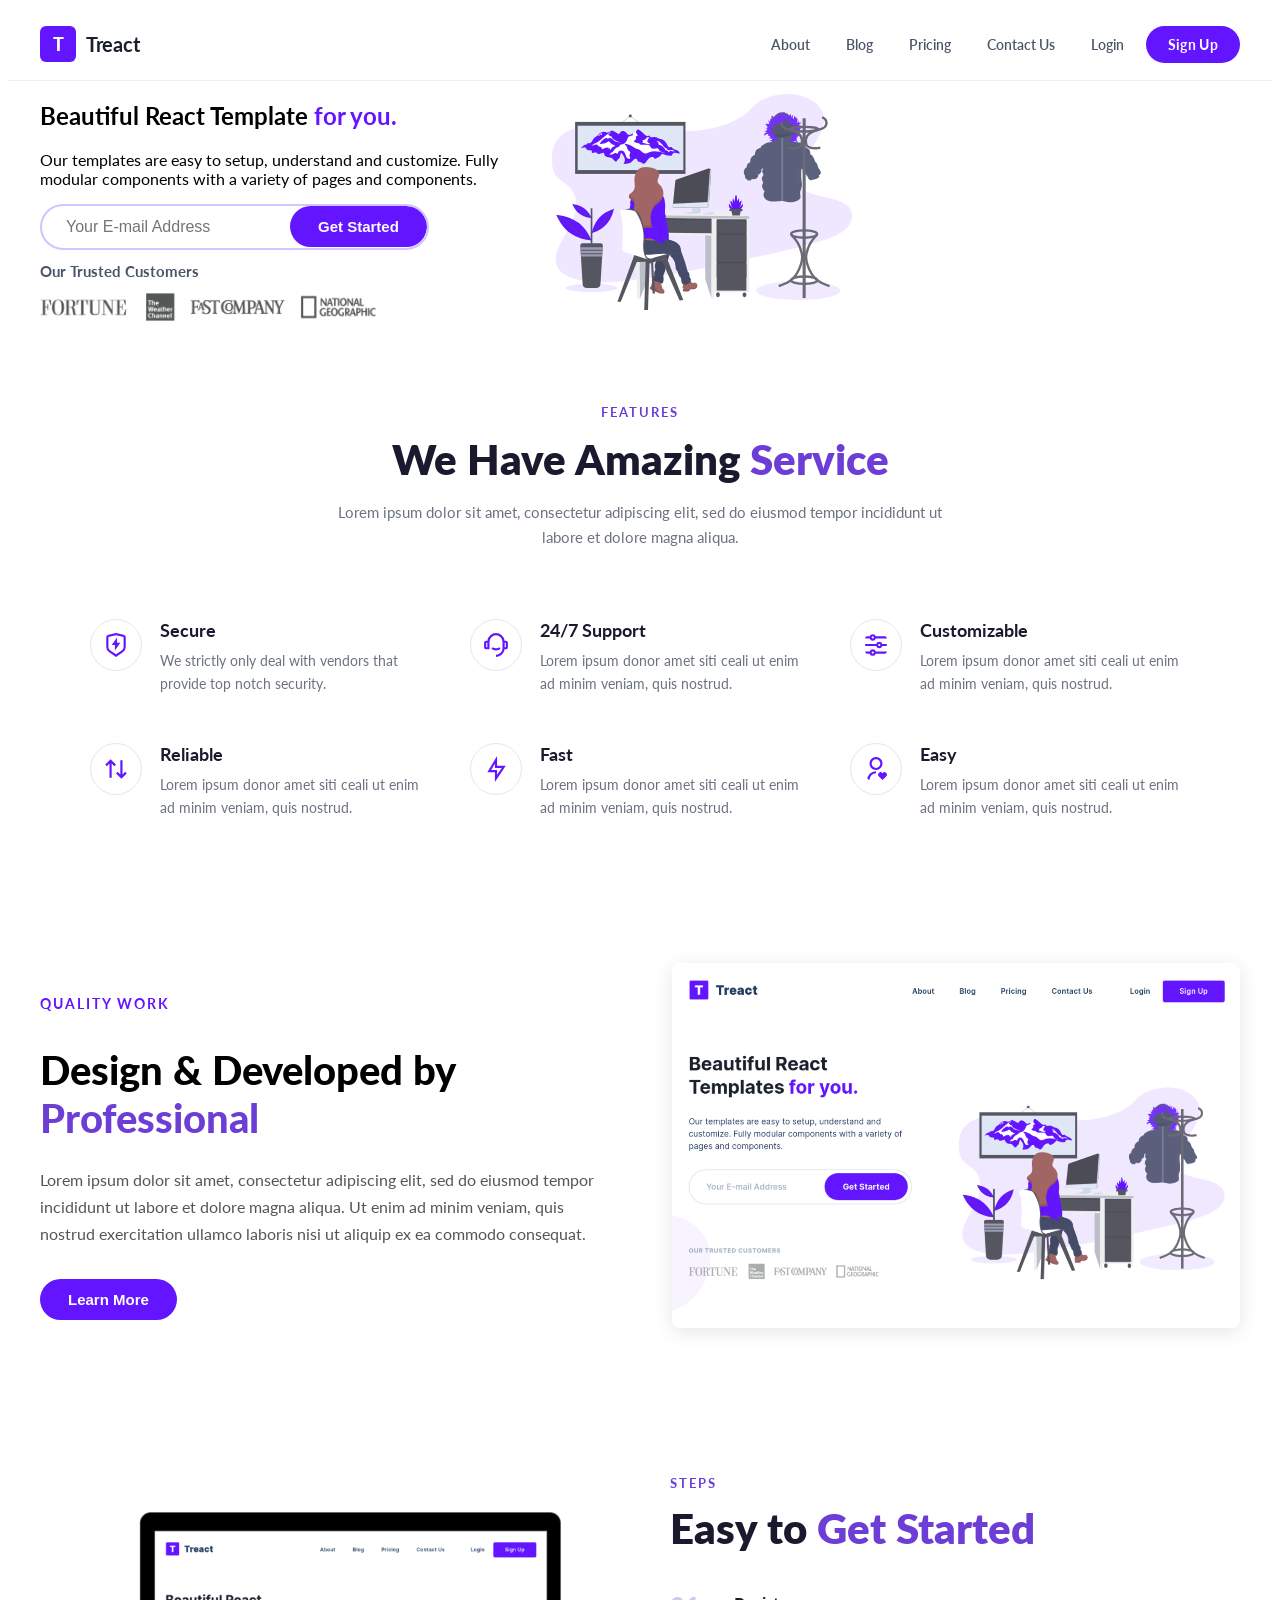
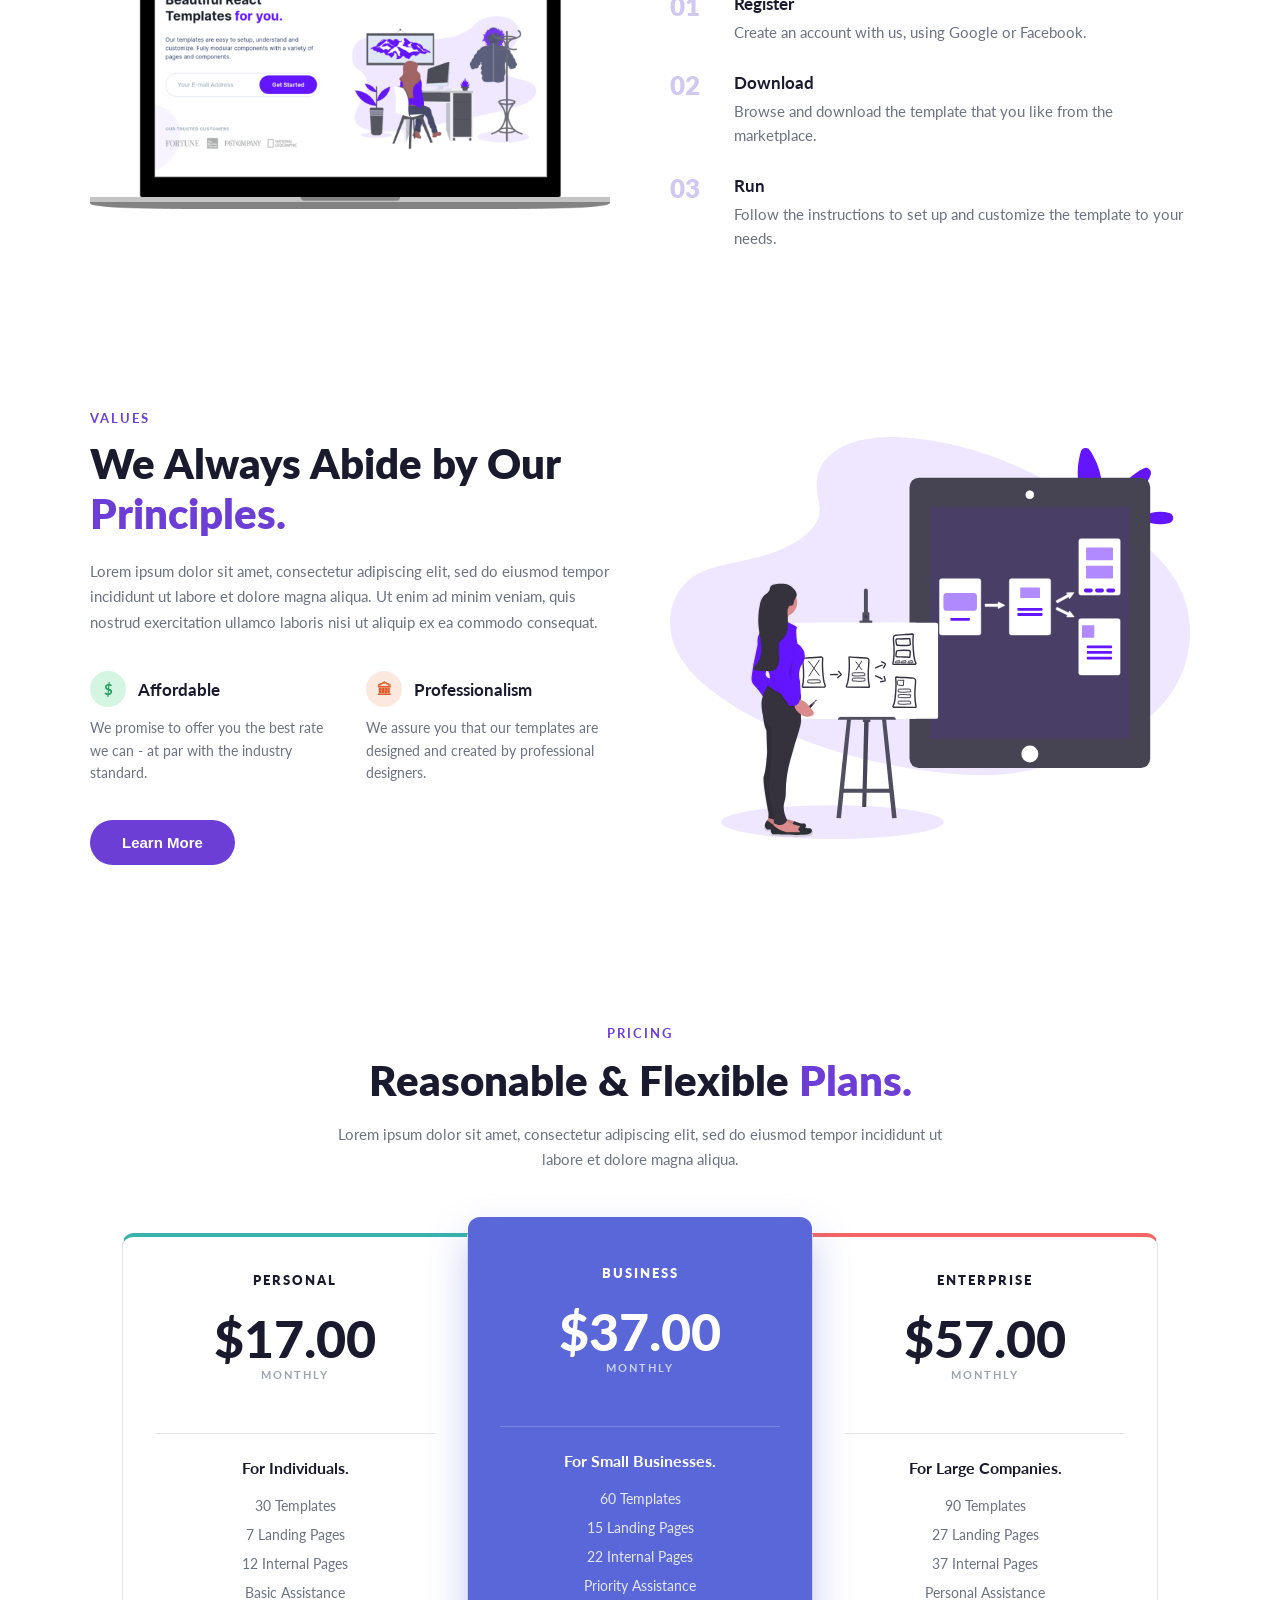
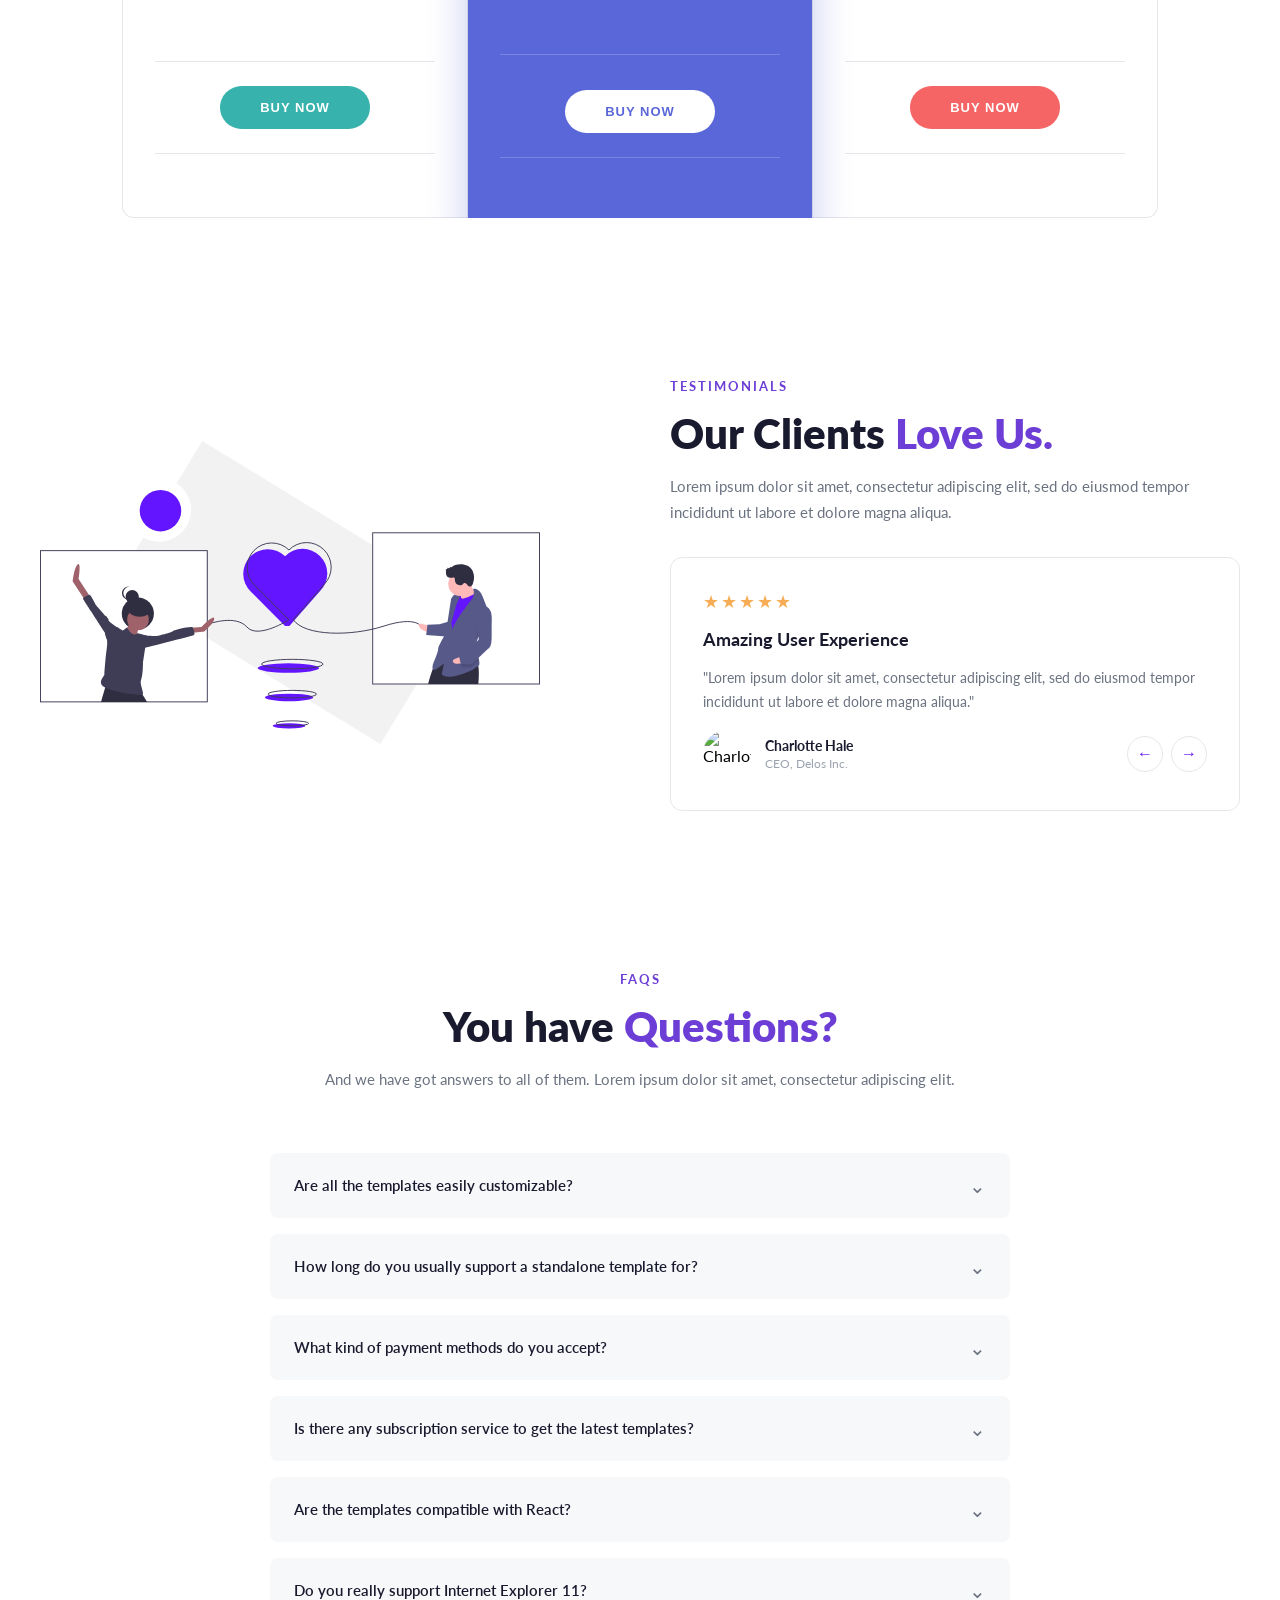
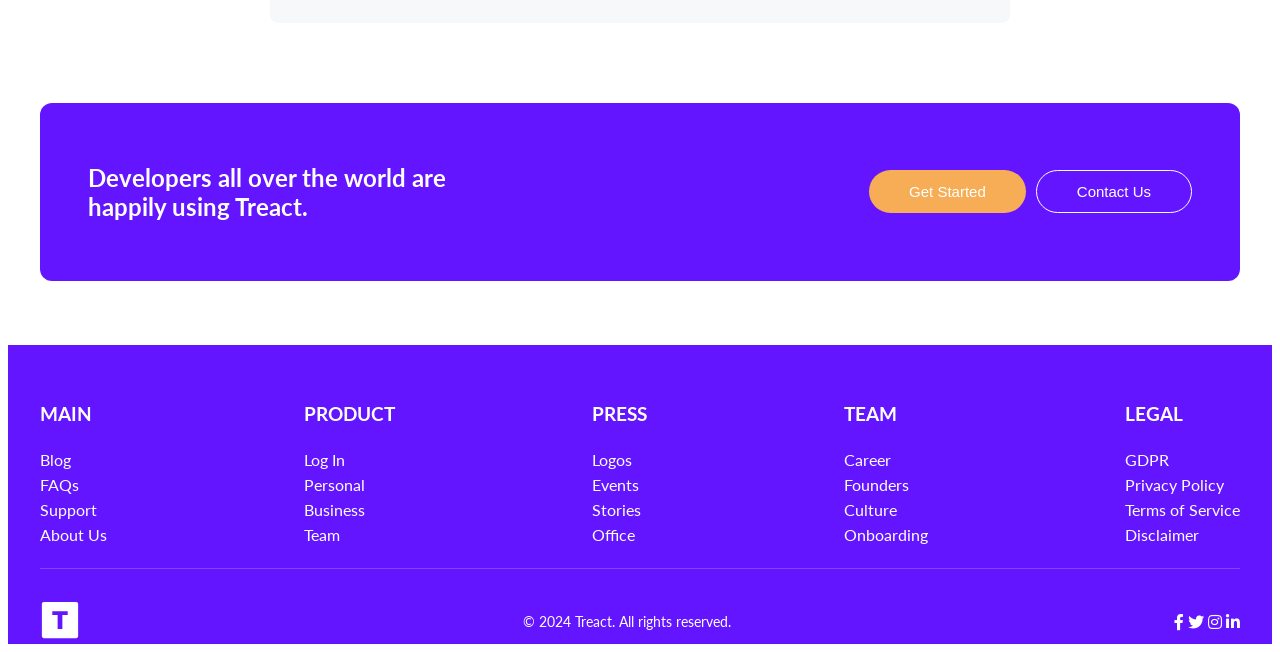
==== index.html @ 06b8ae24 "First Commit" ====
<!DOCTYPE html>
<html lang="en">

<head>
    <meta charset="UTF-8">
    <meta http-equiv="X-UA-Compatible" content="IE=edge">
    <meta name="viewport" content="width=device-width, initial-scale=1.0">
    <title>Document</title>
    <link rel="stylesheet" href="style.css">
    <link rel="stylesheet" href="https://pro.fontawesome.com/releases/v5.10.0/css/all.css"
        integrity="sha384-AYmEC3Yw5cVb3ZcuHtOA93w35dYTsvhLPVnYs9eStHfGJvOvKxVfELGroGkvsg+p" crossorigin="anonymous" />
</head>

<body>

    <!-- NAV -->
    <header>
        <nav class="nav__top">
            <div class="nav__row">

                <!-- Logo -->
                <div class="nav__logo">
                    <a href="#" class="nav__logo--link">
                        <span class="nav__logo--icon">T</span>
                        <span class="nav__logo--text">Treact</span>
                    </a>
                </div>

                <!-- Desktop Links -->
                <div class="nav__links">
                    <a href="#" class="nav__link">About</a>
                    <a href="#" class="nav__link">Blog</a>
                    <a href="#" class="nav__link">Pricing</a>
                    <a href="#" class="nav__link">Contact Us</a>
                    <a href="#" class="nav__link">Login</a>
                    <a href="#" class="nav__link nav__link--signup">Sign Up</a>
                </div>

                <!-- Mobile Hamburger -->
                <button class="btn__menu" onclick="openMenu()" aria-label="Open menu">
                    <svg xmlns="http://www.w3.org/2000/svg" width="24" height="24" viewBox="0 0 24 24" fill="none"
                        stroke="currentColor" stroke-width="2" stroke-linecap="round" stroke-linejoin="round">
                        <line x1="3" y1="12" x2="21" y2="12"></line>
                        <line x1="3" y1="6" x2="21" y2="6"></line>
                        <line x1="3" y1="18" x2="21" y2="18"></line>
                    </svg>
                </button>

            </div>
        </nav>

        <!-- Mobile Modal -->
        <div class="modal">
            <button class="btn__menu btn__menu--close" onclick="closeMenu()" aria-label="Close menu">
                <svg xmlns="http://www.w3.org/2000/svg" width="24" height="24" viewBox="0 0 24 24" fill="none"
                    stroke="currentColor" stroke-width="2" stroke-linecap="round" stroke-linejoin="round">
                    <line x1="18" y1="6" x2="6" y2="18"></line>
                    <line x1="6" y1="6" x2="18" y2="18"></line>
                </svg>
            </button>
            <div class="modal__links">
                <a href="#" class="modal__link">About</a>
                <a href="#" class="modal__link">Blog</a>
                <a href="#" class="modal__link">Pricing</a>
                <a href="#" class="modal__link">Contact Us</a>
                <a href="#" class="modal__link">Login</a>
                <a href="#" class="modal__link modal__link--primary">Sign Up</a>
            </div>
        </div>
    </header>

    <main>

        <!-- Landing / Hero -->
        <section id="landing">
            <div class="container">
                <div class="second__section">

                    <div class="leftcolumn">
                        <h1>Beautiful React Template <span class="purple">for you.</span></h1>
                        <p>Our templates are easy to setup, understand and customize.
                            Fully modular components with a variety of pages and components.</p>
                        <div class="input__group">
                            <input type="text" placeholder="Your E-mail Address">
                            <button class="button__section1">Get Started</button>
                        </div>
                        <h2 class="trusted__customers">Our Trusted Customers</h2>
                        <img class="customers__img" src="./assets/customers-logo-strip.680ac7c2e8ae28161d2c.png" alt="Trusted customer logos">
                    </div>

                    <div class="imgRIGHT">
                        <img src="./assets/design-illustration-2.6da6a00b20c07c4a9b65d1870679e1b8.svg" alt="Design illustration">
                    </div>

                </div>
            </div>
        </section>

        <!-- Features -->
        <section id="features">
            <div class="container">
                <div class="row__narrow">
                    <div class="ThreeColumnWithSideImage">

                        <div class="ThreeColumnWithSideImageSubheading">
                            <h5 class="features__text">Features</h5>
                            <h2>We Have Amazing <span class="highlighted">Service</span></h2>
                            <p>Lorem ipsum dolor sit amet, consectetur adipiscing elit,
                                sed do eiusmod tempor incididunt ut labore et dolore magna aliqua.</p>
                        </div>

                        <div class="ThreeColumnSideImage__Column">
                            <div class="ImageContainer">
                                <img src="./assets/shield-icon.daefe14b320b14fbd9cbd18908ac93ec.svg" alt="Shield icon">
                                <div class="TextContainer">
                                    <span class="title">Secure</span>
                                    <p class="description">We strictly only deal with vendors that provide top notch security.</p>
                                </div>
                            </div>
                        </div>

                        <div class="ThreeColumnSideImage__Column">
                            <div class="ImageContainer">
                                <img src="./assets/support-icon.f9253ffa8cb6ffde5bbaa05eb5136375.svg" alt="Support icon">
                                <div class="TextContainer">
                                    <span class="title">24/7 Support</span>
                                    <p class="description">Lorem ipsum donor amet siti ceali ut enim ad minim veniam, quis nostrud.</p>
                                </div>
                            </div>
                        </div>

                        <div class="ThreeColumnSideImage__Column">
                            <div class="ImageContainer">
                                <img src="./assets/customize-icon.367468c90fd796009b97fbfba67b2c6a.svg" alt="Customizable icon">
                                <div class="TextContainer">
                                    <span class="title">Customizable</span>
                                    <p class="description">Lorem ipsum donor amet siti ceali ut enim ad minim veniam, quis nostrud.</p>
                                </div>
                            </div>
                        </div>

                        <div class="ThreeColumnSideImage__Column">
                            <div class="ImageContainer">
                                <img src="./assets/reliable-icon.1367510a8f0a1bec76dc425d25f92f43.svg" alt="Reliable icon">
                                <div class="TextContainer">
                                    <span class="title">Reliable</span>
                                    <p class="description">Lorem ipsum donor amet siti ceali ut enim ad minim veniam, quis nostrud.</p>
                                </div>
                            </div>
                        </div>

                        <div class="ThreeColumnSideImage__Column">
                            <div class="ImageContainer">
                                <img src="./assets/fast-icon.dbb971a73d4805d2fc3bcdacdb55beba.svg" alt="Fast icon">
                                <div class="TextContainer">
                                    <span class="title">Fast</span>
                                    <p class="description">Lorem ipsum donor amet siti ceali ut enim ad minim veniam, quis nostrud.</p>
                                </div>
                            </div>
                        </div>

                        <div class="ThreeColumnSideImage__Column">
                            <div class="ImageContainer">
                                <img src="./assets/simple-icon.673b7e1750b2a4ef32907fc164828d00.svg" alt="Simple icon">
                                <div class="TextContainer">
                                    <span class="title">Easy</span>
                                    <p class="description">Lorem ipsum donor amet siti ceali ut enim ad minim veniam, quis nostrud.</p>
                                </div>
                            </div>
                        </div>

                    </div>
                </div>
            </div>
        </section>

        <!-- Quality Work -->
        <section id="quality">
            <div class="container">
                <div class="row">
                    <div class="quality__section">

                        <div class="quality__text">
                            <h5>QUALITY WORK</h5>
                            <h2>Design & Developed by <span class="highlighted">Professional</span></h2>
                            <p>Lorem ipsum dolor sit amet, consectetur adipiscing elit, sed do 
                                eiusmod tempor incididunt ut labore et dolore magna aliqua. Ut enim 
                                ad minim veniam, quis nostrud exercitation ullamco laboris nisi 
                                ut aliquip ex ea commodo consequat.</p>
                            <button class="button__section1">Learn More</button>
                        </div>

                        <div class="quality__image">
                            <img class="quality__img" src="./assets/hero-screenshot-1.40a097b525c2f8c9808e.png" alt="Quality work screenshot">
                        </div>

                    </div>
                </div>
            </div>
        </section>

        <!-- Steps -->
        <section id="steps">
            <div class="container">
                <div class="row">

                    <div class="steps__image">
                        <img src="./assets/hero-screenshot-2.241aac1fbc66db29d873.png" alt="Steps image">
                    </div>

                    <div class="steps__section">
                        <h5>STEPS</h5>
                        <h2>Easy to <span class="highlighted">Get Started</span></h2>
                        <ul class="twocolumn__steps">
                            <li class="twocolumn__step">
                                <div class="step__number">01</div>
                                <div class="twocolumn__heading">
                                    <h6>Register</h6>
                                    <p class="twocolumn__description">
                                        Create an account with us, using Google or Facebook.
                                    </p>
                                </div>
                            </li>
                            <li class="twocolumn__step">
                                <div class="step__number">02</div>
                                <div class="twocolumn__heading">
                                    <h6>Download</h6>
                                    <p class="twocolumn__description">
                                        Browse and download the template that you like from 
                                        the marketplace.
                                    </p>
                                </div>
                            </li>
                            <li class="twocolumn__step">
                                <div class="step__number">03</div>
                                <div class="twocolumn__heading">
                                    <h6>Run</h6>
                                    <p class="twocolumn__description">
                                        Follow the instructions to set up and customize 
                                        the template to your needs.
                                    </p>
                                </div>
                            </li>
                        </ul>
                    </div>

                </div>
            </div>
        </section>

        <!-- Values -->
        <section id="values">
            <div class="container">
                <div class="row">

                    <div class="values__section">
                        <h5>Values</h5>
                        <h2>We Always Abide by Our <span class="highlighted">Principles.</span></h2>
                        <p>Lorem ipsum dolor sit amet, consectetur adipiscing elit, sed do 
                            eiusmod tempor incididunt ut labore et dolore magna aliqua. Ut enim ad 
                            minim veniam, quis nostrud exercitation ullamco laboris nisi 
                            ut aliquip ex ea commodo consequat.</p>

                        <div class="twocolumnbutton__features">
                            <div class="twocolumnbutton__feature">
                                <div class="twocolumnbutton__featureheading">
                                    <span class="feature__icon affordable">$</span>
                                    <div class="twocolumnbutton__heading">Affordable</div>
                                </div>
                                <div class="twocolumnbutton__descrption">We promise to offer you the 
                                    best rate we can - at par with the industry standard.</div>
                            </div>

                            <div class="twocolumnbutton__feature">
                                <div class="twocolumnbutton__featureheading">
                                    <span class="feature__icon professionalism">🏛</span>
                                    <div class="twocolumnbutton__heading">Professionalism</div>
                                </div>
                                <div class="twocolumnbutton__descrption">We assure you that our 
                                    templates are designed and created by professional designers.</div>
                            </div>
                        </div>

                        <button class="learn-more-btn">Learn More</button>
                    </div>

                    <div class="twocolumn__img">
                        <img src="./assets/prototype-illustration.21bc4b3f612a2f257c3d361067582485.svg" alt="Values illustration">
                    </div>

                </div>
            </div>
        </section>

        <!-- Pricing -->
<section id="pricing">
    <div class="container">

        <div class="pricing__header">
            <h5 class="pricing__label">Pricing</h5>
            <h2 class="pricing__title">Reasonable & Flexible <span class="highlighted">Plans.</span></h2>
            <p>Lorem ipsum dolor sit amet, consectetur adipiscing elit, 
                sed do eiusmod tempor incididunt ut labore et dolore magna aliqua.</p>
        </div>

        <div class="pricing__cards">

            <div class="pricing__card">
                <h3>Personal</h3>
                <div class="pricing__price">$17.00</div>
                <p class="pricing__subtitle">Monthly</p>
                 <hr class="pricing__divider"> 
                <p class="pricing__desc">For Individuals.</p>
                <ul class="pricing__features">
                    <li>30 Templates</li>
                    <li>7 Landing Pages</li>
                    <li>12 Internal Pages</li>
                    <li>Basic Assistance</li>
                </ul>
                 <hr class="pricing__divider"> 
                <button class="pricing__btn">Buy Now</button>
            </div>

            <div class="pricing__card pricing__card--featured">
                <h3>Business</h3>
                <div class="pricing__price">$37.00</div>
                <p class="pricing__subtitle">Monthly</p>
                 <hr class="pricing__divider"> 
                <p class="pricing__desc">For Small Businesses.</p>
                <ul class="pricing__features">
                    <li>60 Templates</li>
                    <li>15 Landing Pages</li>
                    <li>22 Internal Pages</li>
                    <li>Priority Assistance</li>
                </ul>
                 <hr class="pricing__divider"> 
                <button class="pricing__btn">Buy Now</button>
            </div>

            <div class="pricing__card">
                <h3>Enterprise</h3>
                <div class="pricing__price">$57.00</div>
                <p class="pricing__subtitle">Monthly</p>
                 <hr class="pricing__divider"> 
                <p class="pricing__desc">For Large Companies.</p>
                <ul class="pricing__features">
                    <li>90 Templates</li>
                    <li>27 Landing Pages</li>
                    <li>37 Internal Pages</li>
                    <li>Personal Assistance</li>
                </ul>
                 <hr class="pricing__divider"> 
                <button class="pricing__btn">Buy Now</button>
            </div>

        </div>

    </div>
</section>

        <!-- Testimonials -->
<section id="testimonials">
    <div class="container">
        <div class="testimonials__top">

            <div class="testimonials__img">
                <img src="./assets/love-illustration.c759090fa833369ad6ffb6eb19cacb3e.svg" alt="Love illustration">
            </div>

            <div class="testimonials__right">

                <div class="testimonials__header">
                    <h5 class="testimonials__label">Testimonials</h5>
                    <h2 class="testimonials__title">Our Clients <span class="highlighted">Love Us.</span></h2>
                    <p>Lorem ipsum dolor sit amet, consectetur adipiscing elit, 
                        sed do eiusmod tempor incididunt ut labore et dolore magna aliqua.</p>
                </div>

                <div class="testimonials__slider">

                    <div class="testimonials__card active">
                        <div class="testimonials__stars">★★★★★</div>
                        <h4 class="testimonials__heading">Amazing User Experience</h4>
                        <p class="testimonials__quote">"Lorem ipsum dolor sit amet, consectetur adipiscing elit, sed do eiusmod tempor incididunt ut labore et dolore magna aliqua."</p>
                        <div class="testimonials__author">
                            <img src="https://i.pravatar.cc/48?img=1" alt="Charlotte">
                            <div>
                                <div class="testimonials__name">Charlotte Hale</div>
                                <div class="testimonials__role">CEO, Delos Inc.</div>
                            </div>
                            <div class="testimonials__nav">
                                <button class="testimonials__prev">←</button>
                                <button class="testimonials__next">→</button>
                            </div>
                        </div>
                    </div>

                    <div class="testimonials__card">
                        <div class="testimonials__stars">★★★★★</div>
                        <h4 class="testimonials__heading">Highly Recommended</h4>
                        <p class="testimonials__quote">"Lorem ipsum dolor sit amet, consectetur adipiscing elit, sed do eiusmod tempor incididunt ut labore et dolore magna aliqua."</p>
                        <div class="testimonials__author">
                            <img src="https://i.pravatar.cc/48?img=2" alt="Adam">
                            <div>
                                <div class="testimonials__name">Adam Macy</div>
                                <div class="testimonials__role">Founder, Initech</div>
                            </div>
                            <div class="testimonials__nav">
                                <button class="testimonials__prev">←</button>
                                <button class="testimonials__next">→</button>
                            </div>
                        </div>
                    </div>

                    <div class="testimonials__card">
                        <div class="testimonials__stars">★★★★★</div>
                        <h4 class="testimonials__heading">Best Decision Ever</h4>
                        <p class="testimonials__quote">"Lorem ipsum dolor sit amet, consectetur adipiscing elit, sed do eiusmod tempor incididunt ut labore et dolore magna aliqua."</p>
                        <div class="testimonials__author">
                            <img src="https://i.pravatar.cc/48?img=3" alt="Sarah">
                            <div>
                                <div class="testimonials__name">Sarah Turner</div>
                                <div class="testimonials__role">Designer, Globex</div>
                            </div>
                            <div class="testimonials__nav">
                                <button class="testimonials__prev">←</button>
                                <button class="testimonials__next">→</button>
                            </div>
                        </div>
                    </div>

                </div>
            </div>

        </div>
    </div>
</section>

        <!-- Call to Action -->
       <section id="faq">
    <div class="container">

        <div class="faq__header">
            <h5 class="faq__label">FAQS</h5>
            <h2 class="faq__title">You have <span class="highlighted">Questions?</span></h2>
            <p>And we have got answers to all of them. Lorem ipsum dolor sit amet, 
                consectetur adipiscing elit.</p>
        </div>

        <div class="faq__list">

            <div class="faq__item">
                <div class="faq__question">
                    <span>Are all the templates easily customizable?</span>
                    <span class="faq__arrow">⌄</span>
                </div>
                <div class="faq__answer">
                    <p>Yes, all of our templates are fully customizable and easy to work with.</p>
                </div>
            </div>

            <div class="faq__item">
                <div class="faq__question">
                    <span>How long do you usually support a standalone template for?</span>
                    <span class="faq__arrow">⌄</span>
                </div>
                <div class="faq__answer">
                    <p>We typically support each template for up to 2 years after purchase.</p>
                </div>
            </div>

            <div class="faq__item">
                <div class="faq__question">
                    <span>What kind of payment methods do you accept?</span>
                    <span class="faq__arrow">⌄</span>
                </div>
                <div class="faq__answer">
                    <p>We accept all major credit cards, PayPal, and bank transfers.</p>
                </div>
            </div>

            <div class="faq__item">
                <div class="faq__question">
                    <span>Is there any subscription service to get the latest templates?</span>
                    <span class="faq__arrow">⌄</span>
                </div>
                <div class="faq__answer">
                    <p>Yes, we offer a monthly subscription that gives you access to all new templates.</p>
                </div>
            </div>

            <div class="faq__item">
                <div class="faq__question">
                    <span>Are the templates compatible with React?</span>
                    <span class="faq__arrow">⌄</span>
                </div>
                <div class="faq__answer">
                    <p>Yes, all templates are built with React and are fully compatible.</p>
                </div>
            </div>

            <div class="faq__item">
                <div class="faq__question">
                    <span>Do you really support Internet Explorer 11?</span>
                    <span class="faq__arrow">⌄</span>
                </div>
                <div class="faq__answer">
                    <p>Yes, we do our best to maintain compatibility with Internet Explorer 11.</p>
                </div>
            </div>

        </div>

    </div>
</section>

<section id="start">
    <div class="container">
        <div class="cta__box">
            <h2 class="cta__description">Developers all over the world are happily using Treact.</h2>
            <div class="cta__buttons">
                <button class="cta__btn--primary">Get Started</button>
                <button class="cta__btn--secondary">Contact Us</button>
            </div>
        </div>
    </div>
</section>

    </main>

    <footer>
        <div class="container">
            <div class="row footer__links">
                <div class="footer__column">
                    <h3>MAIN</h3>
                    <ul>
                    <li>Blog</li>
                    <li>FAQs</li>
                    <li>Support</li>
                    <li>About Us</li>
                    </ul>
                </div>
                <div class="footer__column">
                    <h3>PRODUCT</h3>
                    <ul>
                    <li>Log In</li>
                    <li>Personal</li>
                    <li>Business</li>
                    <li>Team</li>
                    </ul>
                </div>
                <div class="footer__column">
                    <h3>PRESS</h3>
                    <ul>
                    <li>Logos</li>
                    <li>Events</li>
                    <li>Stories</li>
                    <li>Office</li>
                    </ul>
                </div>
                <div class="footer__column">
                    <h3>TEAM</h3>
                    <ul>
                    <li>Career</li>
                    <li>Founders</li>
                    <li>Culture</li>
                    <li>Onboarding</li>
                    </ul>
                </div>
                <div class="footer__column">
                    <h3>LEGAL</h3>
                    <ul>
                    <li>GDPR</li>
                    <li>Privacy Policy</li>
                    <li>Terms of Service</li>
                    <li>Disclaimer</li>
                    </ul>
                </div>
            </div>
            <hr class="footer__divider">
            <div class="footer__bottom">
            <div class="footer__logo">
                <img src="./assets/logo-light.d9a5d1b5be5ea077b26864fdfc2e96a4.svg" alt="footer logo">
            </div>
            <div>
                <p class="footer__copyright">© 2024 Treact. All rights reserved.</p>
            </div>
            <div class="footer__social">
                <a href="#" class="footer__social-link"><i class="fab fa-facebook-f"></i></a>
                <a href="#" class="footer__social-link"><i class="fab fa-twitter"></i></a>
                <a href="#" class="footer__social-link"><i class="fab fa-instagram"></i></a>
                <a href="#" class="footer__social-link"><i class="fab fa-linkedin-in"></i></a>

            </div></div>
        </div>
    </footer>

    <script src="script.js"></script>

</body>

</html>
---- style.css ----
@import url('https://fonts.googleapis.com/css2?family=Lato:ital,wght@0,100;0,300;0,400;0,700;0,900;1,100;1,300;1,400;1,700;1,900&family=Roboto:ital,wght@0,100..900;1,100..900&display=swap');
body {
    font-family: 'Lato', sans-serif;
}

/* ===== NAVBAR ===== */
.nav__top {
    width: 100%;
    background: #fff;
    border-bottom: 1px solid #f0f0f0;
    position: sticky;
    top: 0;
    z-index: 100;
}

.nav__row {
    display: flex;
    align-items: center;
    justify-content: space-between;
    max-width: 1200px;
    margin: 0 auto;
    padding: 0 24px;
    height: 72px;
}
.btn__menu {
    display: none;
    background: none;
    border: none;
    cursor: pointer;
}

.modal {
    opacity: 0;
    visibility: hidden;
    transition: opacity 0.3s ease, visibility 0.3s ease;
    position: fixed;
    top: 0;
    left: 0;
    width: 100%;
    height: 100%;
    background-color: white;
    z-index: 999;
    padding: 24px;
    display: flex;
    flex-direction: column;
}

.modal.is-open {
    opacity: 1;
    visibility: visible;
}

.modal__links {
    display: flex;
    flex-direction: column;
    gap: 16px;
    margin-top: 40px;
}

.modal__link {
    font-size: 1.2rem;
    color: #333;
    text-decoration: none;
}
@media (max-width: 768px) {
    .nav__links {
        display: none;
    }

    .btn__menu {
        display: block;
    }
}

/* ===== LOGO ===== */
.nav__logo--link {
    display: flex;
    align-items: center;
    gap: 10px;
}

.nav__logo--icon {
    display: flex;
    align-items: center;
    justify-content: center;
    width: 36px;
    height: 36px;
    background-color: #6415ff;
    color: #fff;
    font-weight: 900;
    font-size: 18px;
    border-radius: 6px;
    flex-shrink: 0;
}

.nav__logo--text {
    font-size: 20px;
    font-weight: 700;
    color: #1a202c;
    letter-spacing: -0.3px;
    }
.nav__logo--link {
    text-decoration: none;
}

/* ===== DESKTOP NAV LINKS ===== */
.nav__links {
    display: flex;
    align-items: center;
    gap: 8px;
}

.nav__link {
    color: #4a5568;
    font-size: 14px;
    font-weight: 600;
    padding: 8px 14px;
    border-radius: 6px;
    transition: color 0.2s ease, background 0.2s ease;
    white-space: nowrap;
    text-decoration: none;
}

.nav__link:hover {
    color: #6415ff;
    background: #f3f0ff;
}


/* Sign Up button */
.nav__link--signup {
    background-color: #6415ff;
    color: #fff !important;
    padding: 10px 22px;
    border-radius: 50px;
    font-weight: 700;
    letter-spacing: 0.3px;
    transition: background 0.2s ease, transform 0.1s ease;
}

.nav__link--signup:hover {
    background-color: #5011cc;
    color: #fff;
    transform: translateY(-1px);
}

.row__narrow {
    width: 100%;
    max-width: 1200px;
    margin: 0 auto;
}

#landing {
    width: 100%;
}

.container {
    max-width: 1200px;
    margin: 0 auto;
    padding: 0 1rem;
    overflow: hidden;
}

.second__section {
    display: flex;
    align-items: center;
    gap: 2rem;
}

.leftcolumn {
    max-width: 40%;
    flex: 1;
}

.imgRIGHT {
    max-width: 60%;
    flex: 1;
}

.imgRIGHT img {
    max-width: 100%;
    width: 300px;
    display: block;
}

.email__input {
    border-radius: 6px;
}

.input__group {
    display: flex;
    align-items: center;
    border: 2px solid #d1c4ff;
    border-radius: 50px;
    overflow: hidden;
    width: fit-content;
}

.input__group input {
    border: none;
    outline: none;
    padding: 0.75rem 1.5rem;
    font-size: 1rem;
    background: transparent;
    color: #aaa;
}

.button__section1 {
    color: white;
    background-color: #6415ff;
    border: none;
    border-radius: 50px;
    padding: 0.75rem 1.75rem;
    font-size: 15px;
    font-weight: bold;
    cursor: pointer;
    white-space: nowrap;
}

.trusted__customers {
    color: #4a5568;
    font-size: 15px;
}

.customers__img {
    max-width: 100%;
    width: 70%;
}

/* ===== FEATURES ===== */
#features {
    padding: 80px 0;
    background: #fff;
}

#features .container {
    max-width: 1100px;
    margin: 0 auto;
    padding: 0 20px;
}

.ThreeColumnWithSideImage {
    display: grid;
    grid-template-columns: repeat(3, 1fr);
    gap: 48px 40px;
}

/* Header spans all 3 columns */
.ThreeColumnWithSideImageSubheading {
    grid-column: 1 / -1;
    text-align: center;
    max-width: 640px;
    margin: 0 auto 20px;
}

.features__text {
    font-size: 13px;
    font-weight: 700;
    letter-spacing: 2px;
    color: #6c3ed6;
    text-transform: uppercase;
    margin: 0 0 14px;
}

/* FIXED: was h1, now h2 to match updated HTML */
.ThreeColumnWithSideImageSubheading h2 {
    font-size: 42px;
    font-weight: 800;
    color: #1a1a2e;
    margin: 0 0 16px;
    line-height: 1.2;
}

.highlighted {
    color: #6c3ed6;
}

.ThreeColumnWithSideImageSubheading p {
    font-size: 15px;
    color: #6b7280;
    line-height: 1.7;
    margin: 0;
}

/* Each feature column */
.ThreeColumnSideImage__Column {
    display: flex;
}

.ImageContainer {
    display: flex;
    align-items: flex-start;
    gap: 18px;
}

/* Icon circle wrapper */
.ImageContainer img {
    width: 52px;
    height: 52px;
    min-width: 52px;
    border-radius: 50%;
    border: 1.5px solid #e5e7eb;
    padding: 12px;
    box-sizing: border-box;
    object-fit: contain;
    background: #fff;
}

.TextContainer {
    display: flex;
    flex-direction: column;
    gap: 8px;
}

/* FIXED: added font-weight and color */
.TextContainer .title {
    font-size: 18px;
    font-weight: 700;
    color: #1a1a2e;
}

/* FIXED: was missing entirely */
.TextContainer .description {
    font-size: 14px;
    color: #6b7280;
    line-height: 1.65;
    margin: 0;
}

/* ===== QUALITY SECTION ===== */
.quality__section {
    display: flex;
    align-items: center;
    gap: 4rem;
    padding: 4rem 0;
}

.quality__text {
    flex: 1;
}

.quality__image {
    flex: 1;
}

.quality__img {
    width: 100%;
    height: auto;
    border-radius: 8px;
    box-shadow: 0 4px 20px rgba(0, 0, 0, 0.1);
}

/* FIXED: was targeting h2:first-child, now targets h5 to match updated HTML */
.quality__text h5 {
    font-size: 0.85rem;
    font-weight: bold;
    color: #6415ff;
    letter-spacing: 2px;
    text-transform: uppercase;
    margin-bottom: 0.5rem;
}

/* FIXED: was targeting h2:last-of-type, now just h2 */
.quality__text h2 {
    font-size: 2.5rem;
    font-weight: 900;
    line-height: 1.2;
    margin-bottom: 1.5rem;
}

.quality__text p {
    color: #555;
    line-height: 1.7;
    margin-bottom: 2rem;
}

.purple {
    color: #6415ff;
}

/* ===== STEPS ===== */
#steps {
    padding: 80px 0;
    background: #fff;
}

#steps .container {
    max-width: 1100px;
    margin: 0 auto;
    padding: 0 20px;
}

#steps .row {
    display: flex;
    align-items: center;
    gap: 60px;
}

.steps__image {
    flex: 1;
    min-width: 0;
}

.steps__image img {
    width: 100%;
    max-width: 560px;
}

.steps__section {
    flex: 1;
    min-width: 0;
}

.steps__section h5 {
    font-size: 13px;
    font-weight: 700;
    letter-spacing: 2px;
    color: #6c3ed6;
    text-transform: uppercase;
    margin: 0 0 12px;
}

.steps__section h2 {
    font-size: 42px;
    font-weight: 800;
    color: #1a1a2e;
    margin: 0 0 40px;
    line-height: 1.2;
}

.steps__section h2 .highlighted {
    color: #6c3ed6;
}

.twocolumn__steps {
    list-style: none;
    padding: 0;
    margin: 0;
    display: flex;
    flex-direction: column;
    gap: 28px;
}

.twocolumn__step {
    display: flex;
    align-items: flex-start;
    gap: 20px;
}

.step__number {
    font-size: 26px;
    font-weight: 800;
    color: #d0c8f0;
    min-width: 44px;
    line-height: 1;
}

.twocolumn__heading h6 {
    font-size: 17px;
    font-weight: 700;
    color: #1a1a2e;
    margin: 0 0 6px;
}

.twocolumn__description {
    font-size: 15px;
    color: #6b7280;
    margin: 0;
    line-height: 1.6;
}

/* ===== VALUES ===== */
#values {
    padding: 80px 0;
    background: #fff;
}

#values .container {
    max-width: 1100px;
    margin: 0 auto;
    padding: 0 20px;
}

#values .row {
    display: flex;
    align-items: center;
    gap: 60px;
}

.values__section {
    flex: 1;
    min-width: 0;
}

.twocolumn__img {
    flex: 1;
    min-width: 0;
    display: flex;
    justify-content: center;
}

.twocolumn__img img {
    width: 100%;
    max-width: 520px;
}

.values__section h5 {
    font-size: 13px;
    font-weight: 700;
    letter-spacing: 2px;
    color: #6c3ed6;
    text-transform: uppercase;
    margin: 0 0 12px;
}

.values__section h2 {
    font-size: 42px;
    font-weight: 800;
    color: #1a1a2e;
    line-height: 1.2;
    margin: 0 0 20px;
}

.values__section h2 .highlighted {
    color: #6c3ed6;
}

.values__section > p {
    font-size: 15px;
    color: #6b7280;
    line-height: 1.7;
    margin: 0 0 36px;
    max-width: 520px;
}

.twocolumnbutton__features {
    display: grid;
    grid-template-columns: 1fr 1fr;
    gap: 24px 32px;
    margin-bottom: 36px;
}

.twocolumnbutton__feature {
    display: flex;
    flex-direction: column;
    gap: 10px;
}

.twocolumnbutton__featureheading {
    display: flex;
    align-items: center;
    gap: 12px;
}

.feature__icon {
    width: 36px;
    height: 36px;
    border-radius: 50%;
    display: flex;
    align-items: center;
    justify-content: center;
    font-size: 15px;
    font-weight: 700;
    flex-shrink: 0;
}

.feature__icon.affordable {
    background: #d4f5e2;
    color: #22a05b;
}

.feature__icon.professionalism {
    background: #fde8e0;
    color: #e05c2a;
}

.twocolumnbutton__heading {
    font-size: 17px;
    font-weight: 700;
    color: #1a1a2e;
}

.twocolumnbutton__descrption {
    font-size: 14px;
    color: #6b7280;
    line-height: 1.6;
}

.learn-more-btn {
    background: #6c3ed6;
    color: #fff;
    border: none;
    padding: 14px 32px;
    border-radius: 50px;
    font-size: 15px;
    font-weight: 600;
    cursor: pointer;
    transition: background 0.2s;
}

.learn-more-btn:hover {
    background: #5530b5;
}

/* ===== RESPONSIVE ===== */
@media (max-width: 768px) {
    #steps .row {
        flex-direction: column;
    }

    .steps__section h2 {
        font-size: 30px;
    }

    #values .row {
        flex-direction: column;
    }

    .values__section h2 {
        font-size: 30px;
    }

    .twocolumnbutton__features {
        grid-template-columns: 1fr;
    }

    .ThreeColumnWithSideImage {
        grid-template-columns: 1fr;
    }

    .ThreeColumnWithSideImageSubheading h2 {
        font-size: 28px;
    }

    .quality__section {
        flex-direction: column;
    }

    .second__section {
        flex-direction: column;
    }

    .leftcolumn,
    .imgRIGHT {
        max-width: 100%;
    }
}

/*PRICING*/

/* ===== PRICING ===== */
#pricing {
    padding: 80px 0;
    background: #fff;
}

.pricing__header {
    text-align: center;
    max-width: 640px;
    margin: 0 auto 60px;
}

.pricing__label {
    font-size: 13px;
    font-weight: 700;
    letter-spacing: 2px;
    color: #6c3ed6;
    text-transform: uppercase;
    margin: 0 0 14px;
}

.pricing__title {
    font-size: 42px;
    font-weight: 800;
    color: #1a1a2e;
    margin: 0 0 16px;
    line-height: 1.2;
}

.pricing__header p {
    font-size: 15px;
    color: #6b7280;
    line-height: 1.7;
    margin: 0;
}

/* Cards container */
.pricing__cards {
    display: flex;
    align-items: stretch;
    gap: 0;
    justify-content: center;
}

/* Base card */
.pricing__card {
    flex: 1;
    max-width: 280px;
    border: 1px solid #e5e7eb;
    border-radius: 0;
    padding: 35px 32px;
    display: flex;
    flex-direction: column;
    align-items: center;
    text-align: center;
    background: #fff;
}

.pricing__card:first-child {
    border-radius: 12px 0 0 12px;
    border-top: 4px solid #38b2ac;
}

.pricing__card:last-child {
    border-radius: 0 12px 12px 0;
    border-top: 4px solid #f56565;
}

/* Featured middle card */
.pricing__card--featured {
    background: #5a67d8;
    border: none;
    border-radius: 12px;
    padding: 48px 32px;
    z-index: 1;
    box-shadow: 0 20px 40px rgba(90, 103, 216, 0.35);
    margin: -16px 0;
}

/* Plan name */
.pricing__card h3 {
    font-size: 13px;
    font-weight: 800;
    letter-spacing: 2px;
    text-transform: uppercase;
    color: #1a1a2e;
    margin: 0 0 24px;
}

.pricing__card--featured h3 {
    color: #fff;
}

/* Price */
.pricing__price {
    font-size: 52px;
    font-weight: 900;
    color: #1a1a2e;
    line-height: 1;
    margin-bottom: 4px;
}

.pricing__card--featured .pricing__price {
    color: #fff;
}

/* Monthly label */
.pricing__subtitle {
    font-size: 11px;
    font-weight: 700;
    letter-spacing: 2px;
    text-transform: uppercase;
    color: #9ca3af;
    margin: 0 0 28px;
}

.pricing__card--featured .pricing__subtitle {
    color: rgba(255,255,255,0.7);
}

/* Divider line */
.pricing__card::after {
    content: '';
    display: block;
    width: 100%;
    height: 1px;
    background: #e5e7eb;
    margin: 0 0 28px;
}

.pricing__card--featured::after {
    background: rgba(255,255,255,0.2);
}

/* Feature description */
.pricing__desc {
    font-size: 16px;
    font-weight: 700;
    color: #1a1a2e;
    margin: 0 0 20px;
}

.pricing__card--featured .pricing__desc {
    color: #fff;
}

/* Feature list */
.pricing__features {
    list-style: none;
    padding: 0;
    margin: 0 0 36px;
    display: flex;
    flex-direction: column;
    gap: 12px;
    width: 100%;
}

.pricing__features li {
    font-size: 14px;
    color: #6b7280;
}

.pricing__card--featured .pricing__features li {
    color: rgba(255,255,255,0.85);
}

/* Button */
.pricing__btn {
    margin-top: auto;
    margin-bottom: 24px;
    padding: 14px 40px;
    border-radius: 50px;
    font-size: 13px;
    font-weight: 800;
    letter-spacing: 1px;
    text-transform: uppercase;
    cursor: pointer;
    border: none;
    transition: transform 0.2s, box-shadow 0.2s;
}

.pricing__card:first-child .pricing__btn {
    background: #38b2ac;
    color: #fff;
}

.pricing__card:last-child .pricing__btn {
    background: #f56565;
    color: #fff;
}

.pricing__card--featured .pricing__btn {
    background: #fff;
    color: #5a67d8;
}

.pricing__btn:hover {
    transform: translateY(-2px);
    box-shadow: 0 6px 20px rgba(0,0,0,0.15);
}

.pricing__divider {
    width: 100%;
    border: none;
    border-top: 1px solid #e5e7eb;
    margin: 24px 0;
}

.pricing__card--featured .pricing__divider {
    border-top: 1px solid rgba(255, 255, 255, 0.2);
}

/* Responsive */
@media (max-width: 768px) {
    .pricing__cards {
        flex-direction: column;
        align-items: center;
        gap: 24px;
    }

    .pricing__card,
    .pricing__card:first-child,
    .pricing__card:last-child {
        border-radius: 12px;
        margin: 0;
        max-width: 100%;
        width: 100%;
    }
}

/* ===== TESTIMONIALS ===== */
#testimonials {
    padding: 80px 0;
    background: #fff;
}

/* Two column layout */
.testimonials__top {
    display: flex;
    align-items: center;
    gap: 60px;
}

.testimonials__img {
    flex: 1;
}

.testimonials__img img {
    width: 100%;
    max-width: 500px;
}

/* Right column */
.testimonials__right {
    flex: 1;
    display: flex;
    flex-direction: column;
    gap: 32px;
}

/* Header */
.testimonials__header {
    flex: 1;
    text-align: left;
}

.testimonials__label {
    font-size: 13px;
    font-weight: 700;
    letter-spacing: 2px;
    color: #6c3ed6;
    text-transform: uppercase;
    margin: 0 0 14px;
}

.testimonials__title {
    font-size: 42px;
    font-weight: 800;
    color: #1a1a2e;
    margin: 0 0 16px;
    line-height: 1.2;
}

.testimonials__header p {
    font-size: 15px;
    color: #6b7280;
    line-height: 1.7;
    margin: 0;
}

/* Slider */
.testimonials__slider {
    position: relative;
}

.testimonials__card {
    display: none;
    border: 1px solid #e5e7eb;
    border-radius: 12px;
    padding: 32px;
    flex-direction: column;
    gap: 16px;
    max-width: 600px;
}

.testimonials__card.active {
    display: flex;
}

/* Card contents */
.testimonials__stars {
    color: #f6ad55;
    font-size: 18px;
    letter-spacing: 2px;
}

.testimonials__heading {
    font-size: 18px;
    font-weight: 700;
    color: #1a1a2e;
    margin: 0;
}

.testimonials__quote {
    font-size: 14px;
    color: #6b7280;
    line-height: 1.7;
    margin: 0;
    flex: 1;
}

/* Author row */
.testimonials__author {
    display: flex;
    align-items: center;
    gap: 14px;
    margin-top: auto;
}

.testimonials__author img {
    width: 48px;
    height: 48px;
    border-radius: 50%;
    object-fit: cover;
}

.testimonials__name {
    font-size: 14px;
    font-weight: 700;
    color: #1a1a2e;
}

.testimonials__role {
    font-size: 12px;
    color: #9ca3af;
    margin-top: 2px;
}

/* Nav buttons */

.testimonials__prev,
.testimonials__next {
    width: 36px;
    height: 36px;
    border-radius: 50%;
    border: 1px solid #e5e7eb;
    background: #fff;
    color: #6415ff;
    font-size: 16px;
    cursor: pointer;
    transition: background 0.2s;
}

.testimonials__prev:hover,
.testimonials__next:hover {
    background: #f3f0ff;
}
.testimonials__nav {
    margin-left: auto;
    display: flex;
    align-items: center;
    gap: 8px;
}
/* Responsive */
@media (max-width: 768px) {
    .testimonials__top {
        flex-direction: column;
    }
}

/* ===== FAQ ===== */
#faq {
    padding: 80px 0;
    background: #fff;
}

.faq__header {
    text-align: center;
    max-width: 640px;
    margin: 0 auto 60px;
}

.faq__label {
    font-size: 13px;
    font-weight: 700;
    letter-spacing: 2px;
    color: #6c3ed6;
    text-transform: uppercase;
    margin: 0 0 14px;
}

.faq__title {
    font-size: 42px;
    font-weight: 800;
    color: #1a1a2e;
    margin: 0 0 16px;
    line-height: 1.2;
}

.faq__header p {
    font-size: 15px;
    color: #6b7280;
    line-height: 1.7;
    margin: 0;
}

/* FAQ List */
.faq__list {
    max-width: 740px;
    margin: 0 auto;
    display: flex;
    flex-direction: column;
    gap: 16px;
}

.faq__item {
    background: #f7f8fa;
    border-radius: 8px;
    padding: 20px 24px;
    cursor: pointer;
}

.faq__question {
    display: flex;
    justify-content: space-between;
    align-items: center;
}

.faq__question span:first-child {
    font-size: 15px;
    font-weight: 600;
    color: #1a1a2e;
}

.faq__arrow {
    font-size: 20px;
    color: #6b7280;
    transition: transform 0.3s;
}

.faq__answer {
    display: none;
    margin-top: 12px;
    font-size: 14px;
    color: #6b7280;
    line-height: 1.7;
}

.faq__answer p {
    margin: 0;
}

/* When item is open */
.faq__item.open .faq__answer {
    display: block;
}

.faq__item.open .faq__arrow {
    transform: rotate(180deg);
}

/*PURPLE SQUARE*/

.cta__box {
    background-color: #6415ff;
    border-radius: 12px;
    display: flex; justify-content: space-between; 
    align-items: center;
    padding: 2.5rem 3rem;

}
.cta__description {
    font-size: 1.5rem;
    color: white;
    max-width: 400px;
}

.cta__buttons {
    display: flex;
    gap: 10px;
}

.cta__btn--primary {
    background-color: #F6AD55;
    border-radius: 50px;
    color: white;
    font-size: 15px;
    padding: 12px 40px;
    border: none;
}

.cta__btn--secondary {
    border: 1px solid white;
    color: white;
    background-color: transparent;
    font-size: 15px;
    border-radius: 50px;
    padding: 12px 40px;
}
@media (max-width: 768px) {
    .cta__box {
        flex-direction: column;
        align-items: flex-start;
        gap: 24px;
    }

    .cta__description {
        max-width: 100%;
    }
}

/*FOOTER*/

.footer__links {
    display: flex;
    justify-content: space-between;
    background-color: #6415ff;
}

.footer__divider {
    border: none;
    border-top: 1px solid rgba(255, 255, 255, 0.2);
}
    
.footer__logo img {
    width: 40px;
    height: auto;
}
footer {
    background-color: #6415ff;
    padding-top: 40px;
}

.footer__column h3 {
    color: white;
}
.footer__column li {
    color: white;
    list-style: none;
    padding-top: 6px;
}
.footer__column ul {
    padding: 0;
    list-style: none;
}
.footer__bottom {
    display: flex;
    justify-content: space-between;
    align-items: center;
    margin-top: 30px;
}

.footer__copyright {
    color: white;
    font-size: 14px;
}
#start {
    margin-bottom: 4rem;
}

.footer__social-link {
    color: white;
}
@media (max-width: 768px) {
    .nav__links {
        display: none;
    }

    .btn__menu {
        display: block;
    }
}
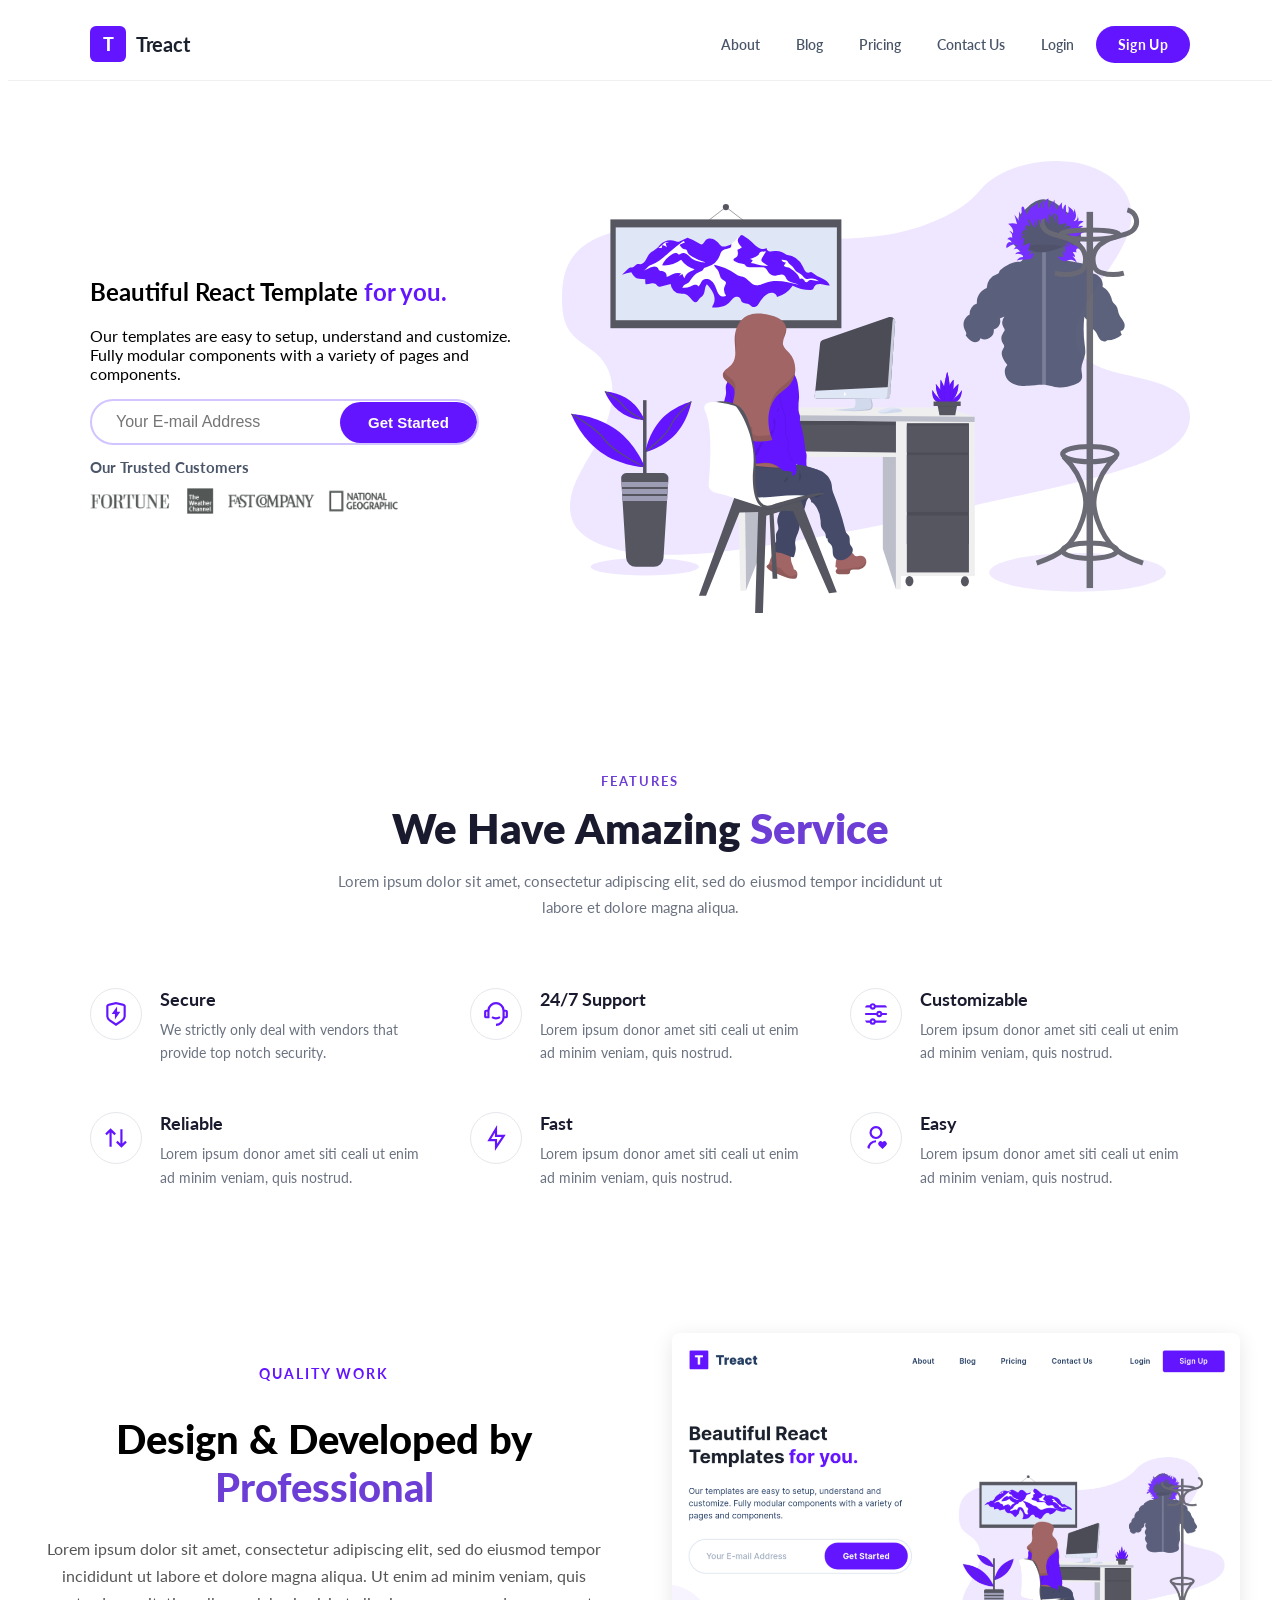
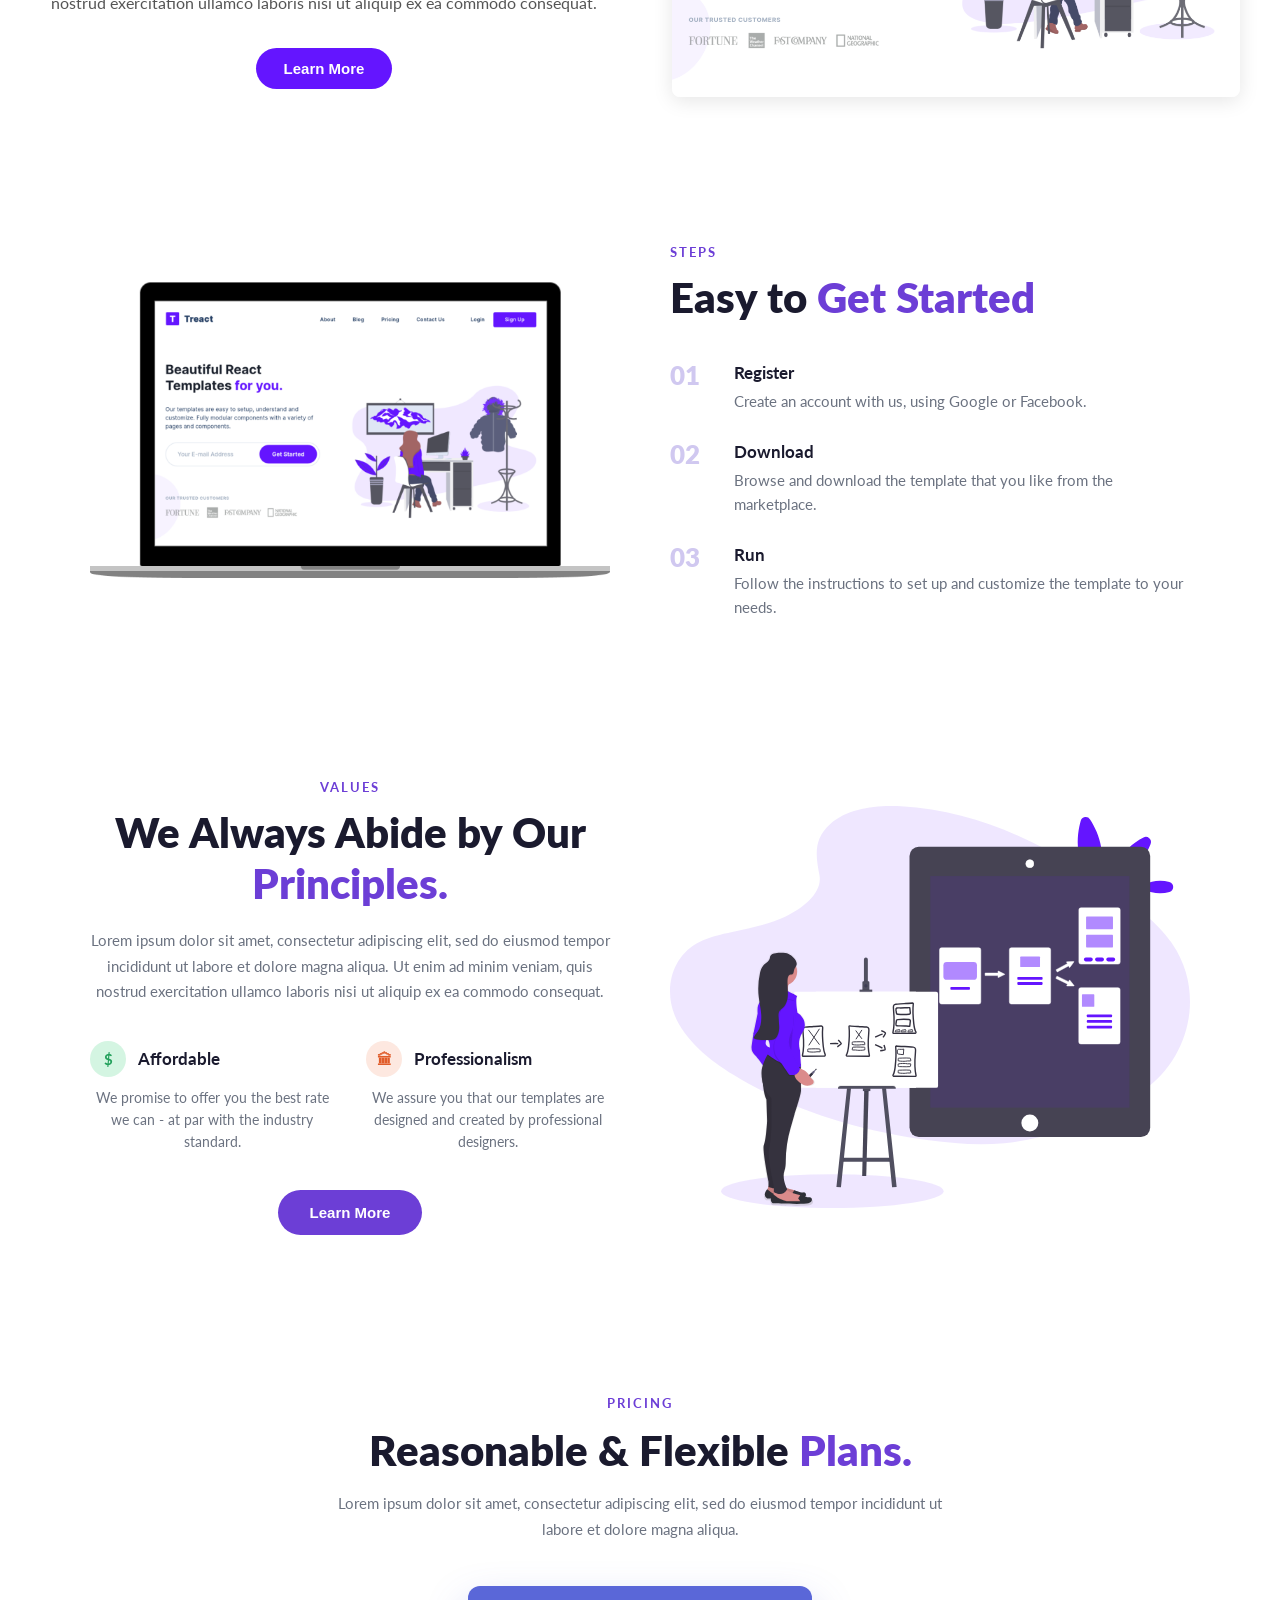
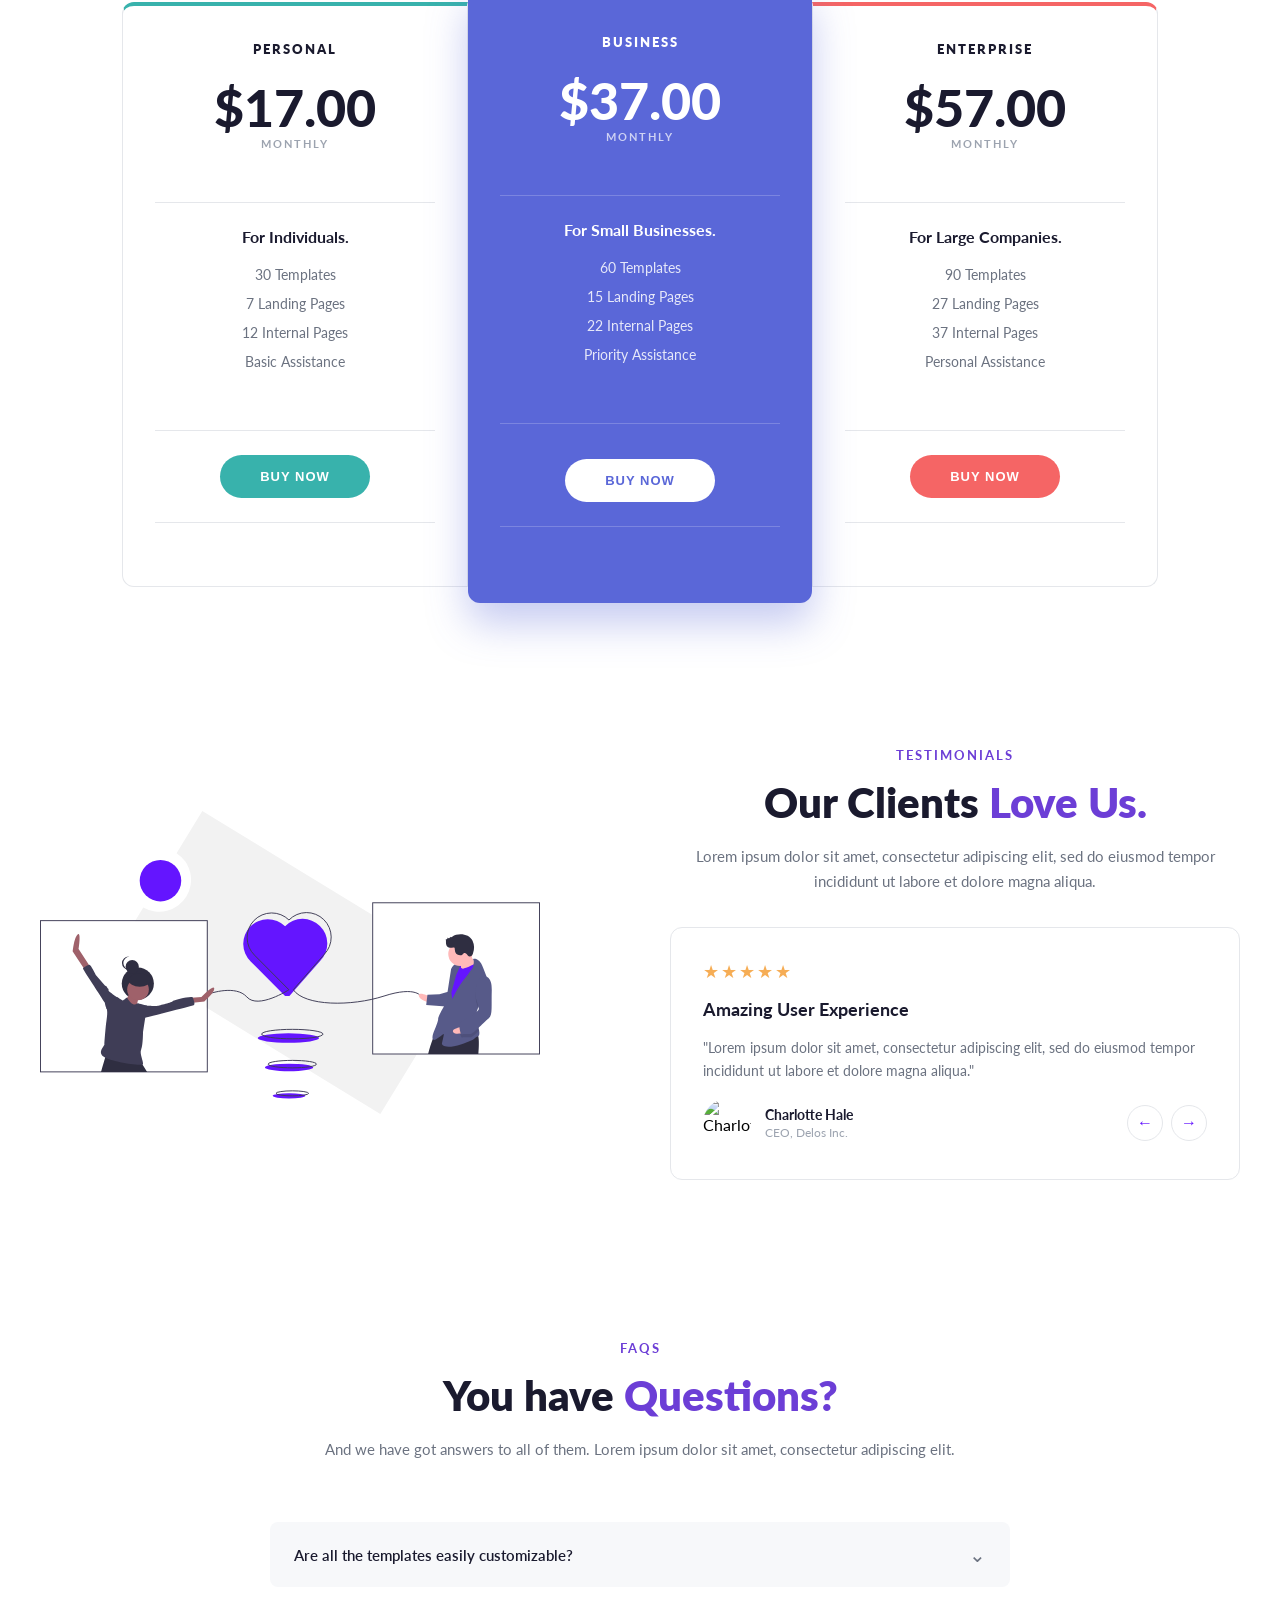
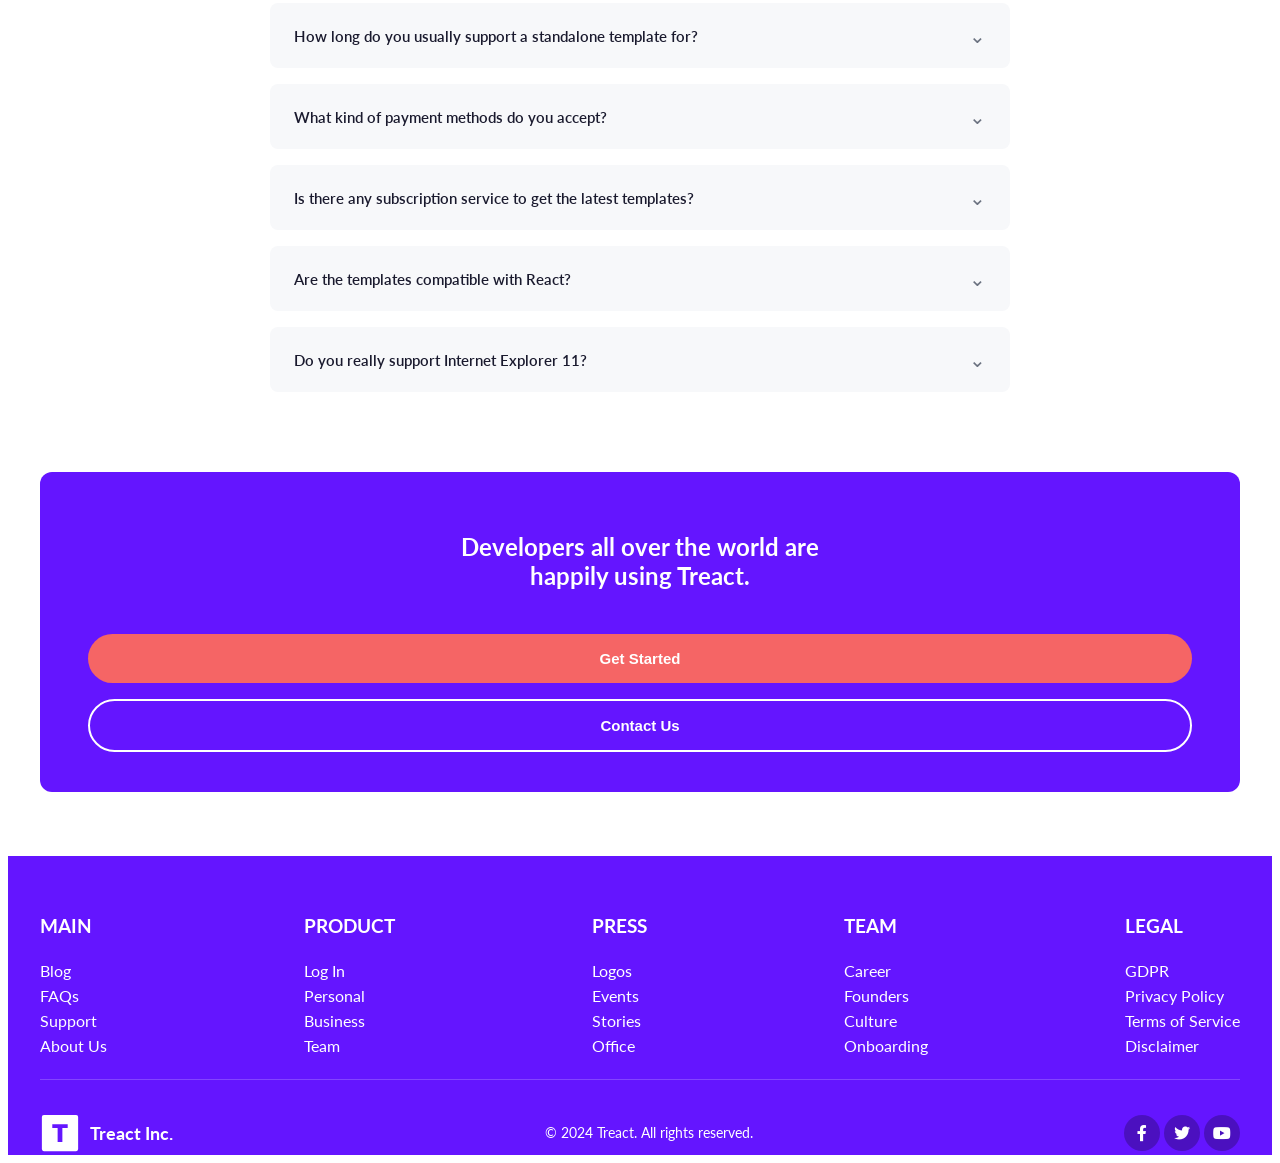
==== commit 2555e443: "add responsive styles and footer updates" ====
--- a/index.html
+++ b/index.html
@@ -580,17 +580,16 @@
             <hr class="footer__divider">
             <div class="footer__bottom">
             <div class="footer__logo">
-                <img src="./assets/logo-light.d9a5d1b5be5ea077b26864fdfc2e96a4.svg" alt="footer logo">
-            </div>
+    <img src="./assets/logo-light.d9a5d1b5be5ea077b26864fdfc2e96a4.svg" alt="footer logo">
+    <span>Treact Inc.</span>
+</div>
             <div>
                 <p class="footer__copyright">© 2024 Treact. All rights reserved.</p>
             </div>
             <div class="footer__social">
                 <a href="#" class="footer__social-link"><i class="fab fa-facebook-f"></i></a>
                 <a href="#" class="footer__social-link"><i class="fab fa-twitter"></i></a>
-                <a href="#" class="footer__social-link"><i class="fab fa-instagram"></i></a>
-                <a href="#" class="footer__social-link"><i class="fab fa-linkedin-in"></i></a>
-
+                <a href="#" class="footer__social-link"><i class="fab fa-youtube"></i></a>
             </div></div>
         </div>
     </footer>
--- a/style.css
+++ b/style.css
@@ -1,1242 +1,1347 @@
-@import url('https://fonts.googleapis.com/css2?family=Lato:ital,wght@0,100;0,300;0,400;0,700;0,900;1,100;1,300;1,400;1,700;1,900&family=Roboto:ital,wght@0,100..900;1,100..900&display=swap');
+@import url("https://fonts.googleapis.com/css2?family=Lato:ital,wght@0,100;0,300;0,400;0,700;0,900;1,100;1,300;1,400;1,700;1,900&family=Roboto:ital,wght@0,100..900;1,100..900&display=swap");
 body {
-    font-family: 'Lato', sans-serif;
+  font-family: "Lato", sans-serif;
 }
 
 /* ===== NAVBAR ===== */
 .nav__top {
-    width: 100%;
-    background: #fff;
-    border-bottom: 1px solid #f0f0f0;
-    position: sticky;
-    top: 0;
-    z-index: 100;
+  width: 100%;
+  background: #fff;
+  border-bottom: 1px solid #f0f0f0;
+  position: sticky;
+  top: 0;
+  z-index: 100;
 }
 
 .nav__row {
-    display: flex;
-    align-items: center;
-    justify-content: space-between;
-    max-width: 1200px;
-    margin: 0 auto;
-    padding: 0 24px;
-    height: 72px;
+  display: flex;
+  align-items: center;
+  justify-content: space-between;
+  max-width: 1100px;
+  margin: 0 auto;
+  padding: 0 20px;
+  height: 72px;
 }
 .btn__menu {
-    display: none;
-    background: none;
-    border: none;
-    cursor: pointer;
+  display: none;
+  background: none;
+  border: none;
+  cursor: pointer;
 }
 
 .modal {
-    opacity: 0;
-    visibility: hidden;
-    transition: opacity 0.3s ease, visibility 0.3s ease;
-    position: fixed;
-    top: 0;
-    left: 0;
-    width: 100%;
-    height: 100%;
-    background-color: white;
-    z-index: 999;
-    padding: 24px;
-    display: flex;
-    flex-direction: column;
+  opacity: 0;
+  visibility: hidden;
+  transition:
+    opacity 0.3s ease,
+    visibility 0.3s ease;
+  position: fixed;
+  top: 0;
+  left: 0;
+  width: 100%;
+  height: 100%;
+  background-color: white;
+  z-index: 999;
+  padding: 24px;
+  display: flex;
+  flex-direction: column;
 }
 
 .modal.is-open {
-    opacity: 1;
-    visibility: visible;
+  opacity: 1;
+  visibility: visible;
 }
 
 .modal__links {
-    display: flex;
-    flex-direction: column;
-    gap: 16px;
-    margin-top: 40px;
+  display: flex;
+  flex-direction: column;
+  gap: 16px;
+  margin-top: 40px;
 }
 
 .modal__link {
-    font-size: 1.2rem;
-    color: #333;
-    text-decoration: none;
-}
-@media (max-width: 768px) {
-    .nav__links {
-        display: none;
-    }
-
-    .btn__menu {
-        display: block;
-    }
+  font-size: 1.2rem;
+  color: #333;
+  text-decoration: none;
 }
 
 /* ===== LOGO ===== */
 .nav__logo--link {
+  display: flex;
+  align-items: center;
+  gap: 10px;
+}
+
+.nav__logo--icon {
+  display: flex;
+  align-items: center;
+  justify-content: center;
+  width: 36px;
+  height: 36px;
+  background-color: #6415ff;
+  color: #fff;
+  font-weight: 900;
+  font-size: 18px;
+  border-radius: 6px;
+  flex-shrink: 0;
+}
+
+.nav__logo--text {
+  font-size: 20px;
+  font-weight: 700;
+  color: #1a202c;
+  letter-spacing: -0.3px;
+}
+.nav__logo--link {
+  text-decoration: none;
+}
+
+/* ===== DESKTOP NAV LINKS ===== */
+.nav__links {
+  display: flex;
+  align-items: center;
+  gap: 8px;
+}
+
+.nav__link {
+  color: #4a5568;
+  font-size: 14px;
+  font-weight: 600;
+  padding: 8px 14px;
+  border-radius: 6px;
+  transition:
+    color 0.2s ease,
+    background 0.2s ease;
+  white-space: nowrap;
+  text-decoration: none;
+}
+
+.nav__link:hover {
+  color: #6415ff;
+  background: #f3f0ff;
+}
+
+/* Sign Up button */
+.nav__link--signup {
+  background-color: #6415ff;
+  color: #fff !important;
+  padding: 10px 22px;
+  border-radius: 50px;
+  font-weight: 700;
+  letter-spacing: 0.3px;
+  transition:
+    background 0.2s ease,
+    transform 0.1s ease;
+}
+
+.nav__link--signup:hover {
+  background-color: #5011cc;
+  color: #fff;
+  transform: translateY(-1px);
+}
+
+.row__narrow {
+  width: 100%;
+  max-width: 1200px;
+  margin: 0 auto;
+}
+
+#landing {
+  width: 100%;
+  padding: 80px 0;
+}
+
+#landing .container {
+  max-width: 1100px;
+  margin: 0 auto;
+  padding: 0 20px;
+}
+.container {
+  max-width: 1200px;
+  margin: 0 auto;
+  padding: 0 1rem;
+}
+
+.second__section {
+  display: flex;
+  align-items: center;
+  gap: 2rem;
+}
+
+.leftcolumn {
+  max-width: 40%;
+  flex: 1;
+}
+
+.imgRIGHT {
+  flex: 1;
+  width: 50%;
+}
+
+.imgRIGHT img {
+  width: 100%;
+  display: block;
+}
+
+.email__input {
+  border-radius: 6px;
+}
+
+.input__group {
+  display: flex;
+  align-items: center;
+  border: 2px solid #d1c4ff;
+  border-radius: 50px;
+  overflow: hidden;
+  width: fit-content;
+}
+
+.input__group input {
+  border: none;
+  outline: none;
+  padding: 0.75rem 1.5rem;
+  font-size: 1rem;
+  background: transparent;
+  color: #aaa;
+}
+
+.button__section1 {
+  color: white;
+  background-color: #6415ff;
+  border: none;
+  border-radius: 50px;
+  padding: 0.75rem 1.75rem;
+  font-size: 15px;
+  font-weight: bold;
+  cursor: pointer;
+  white-space: nowrap;
+}
+
+.trusted__customers {
+  color: #4a5568;
+  font-size: 15px;
+}
+
+.customers__img {
+  max-width: 100%;
+  width: 70%;
+}
+
+/* ===== FEATURES ===== */
+#features {
+  padding: 80px 0;
+  background: #fff;
+}
+
+#features .container {
+  max-width: 1100px;
+  margin: 0 auto;
+  padding: 0 20px;
+}
+
+.ThreeColumnWithSideImage {
+  display: grid;
+  grid-template-columns: repeat(3, 1fr);
+  gap: 48px 40px;
+}
+
+/* Header spans all 3 columns */
+.ThreeColumnWithSideImageSubheading {
+  grid-column: 1 / -1;
+  text-align: center;
+  max-width: 640px;
+  margin: 0 auto 20px;
+}
+
+.features__text {
+  font-size: 13px;
+  font-weight: 700;
+  letter-spacing: 2px;
+  color: #6c3ed6;
+  text-transform: uppercase;
+  margin: 0 0 14px;
+}
+
+/* FIXED: was h1, now h2 to match updated HTML */
+.ThreeColumnWithSideImageSubheading h2 {
+  font-size: 42px;
+  font-weight: 800;
+  color: #1a1a2e;
+  margin: 0 0 16px;
+  line-height: 1.2;
+}
+
+.highlighted {
+  color: #6c3ed6;
+}
+
+.ThreeColumnWithSideImageSubheading p {
+  font-size: 15px;
+  color: #6b7280;
+  line-height: 1.7;
+  margin: 0;
+}
+
+/* Each feature column */
+.ThreeColumnSideImage__Column {
+  display: flex;
+}
+
+.ImageContainer {
+  display: flex;
+  align-items: flex-start;
+  gap: 18px;
+}
+
+/* Icon circle wrapper */
+.ImageContainer img {
+  width: 52px;
+  height: 52px;
+  min-width: 52px;
+  border-radius: 50%;
+  border: 1.5px solid #e5e7eb;
+  padding: 12px;
+  box-sizing: border-box;
+  object-fit: contain;
+  background: #fff;
+}
+
+.TextContainer {
+  display: flex;
+  flex-direction: column;
+  gap: 8px;
+}
+
+/* FIXED: added font-weight and color */
+.TextContainer .title {
+  font-size: 18px;
+  font-weight: 700;
+  color: #1a1a2e;
+}
+
+/* FIXED: was missing entirely */
+.TextContainer .description {
+  font-size: 14px;
+  color: #6b7280;
+  line-height: 1.65;
+  margin: 0;
+}
+
+/* ===== QUALITY SECTION ===== */
+.quality__section {
+  display: flex;
+  align-items: center;
+  gap: 4rem;
+  padding: 4rem 0;
+}
+
+.quality__text {
+  flex: 1;
+  text-align: center;
+}
+
+.quality__image {
+  flex: 1;
+}
+
+.quality__img {
+  width: 100%;
+  height: auto;
+  border-radius: 8px;
+  box-shadow: 0 4px 20px rgba(0, 0, 0, 0.1);
+}
+
+/* FIXED: was targeting h2:first-child, now targets h5 to match updated HTML */
+.quality__text h5 {
+  font-size: 0.85rem;
+  font-weight: bold;
+  color: #6415ff;
+  letter-spacing: 2px;
+  text-transform: uppercase;
+  margin-bottom: 0.5rem;
+}
+
+/* FIXED: was targeting h2:last-of-type, now just h2 */
+.quality__text h2 {
+  font-size: 2.5rem;
+  font-weight: 900;
+  line-height: 1.2;
+  margin-bottom: 1.5rem;
+}
+
+.quality__text p {
+  color: #555;
+  line-height: 1.7;
+  margin-bottom: 2rem;
+}
+
+.purple {
+  color: #6415ff;
+}
+
+/* ===== STEPS ===== */
+#steps {
+  padding: 80px 0;
+  background: #fff;
+}
+
+#steps .container {
+  max-width: 1100px;
+  margin: 0 auto;
+  padding: 0 20px;
+}
+
+#steps .row {
+  display: flex;
+  align-items: center;
+  gap: 60px;
+}
+
+.steps__image {
+  flex: 1;
+  min-width: 0;
+}
+
+.steps__image img {
+  width: 100%;
+  max-width: 560px;
+}
+
+.steps__section {
+  flex: 1;
+  min-width: 0;
+}
+
+.steps__section h5 {
+  font-size: 13px;
+  font-weight: 700;
+  letter-spacing: 2px;
+  color: #6c3ed6;
+  text-transform: uppercase;
+  margin: 0 0 12px;
+}
+
+.steps__section h2 {
+  font-size: 42px;
+  font-weight: 800;
+  color: #1a1a2e;
+  margin: 0 0 40px;
+  line-height: 1.2;
+}
+
+.steps__section h2 .highlighted {
+  color: #6c3ed6;
+}
+
+.twocolumn__steps {
+  list-style: none;
+  padding: 0;
+  margin: 0;
+  display: flex;
+  flex-direction: column;
+  gap: 28px;
+}
+
+.twocolumn__step {
+  display: flex;
+  align-items: flex-start;
+  gap: 20px;
+  text-align: left;
+}
+
+.step__number {
+  font-size: 26px;
+  font-weight: 800;
+  color: #d0c8f0;
+  min-width: 44px;
+  line-height: 1;
+}
+
+.twocolumn__heading h6 {
+  font-size: 17px;
+  font-weight: 700;
+  color: #1a1a2e;
+  margin: 0 0 6px;
+}
+
+.twocolumn__description {
+  font-size: 15px;
+  color: #6b7280;
+  margin: 0;
+  line-height: 1.6;
+}
+
+/* ===== VALUES ===== */
+#values {
+  padding: 80px 0;
+  background: #fff;
+}
+
+#values .container {
+  max-width: 1100px;
+  margin: 0 auto;
+  padding: 0 20px;
+}
+
+#values .row {
+  display: flex;
+  align-items: center;
+  gap: 60px;
+}
+
+.values__section {
+  flex: 1;
+  min-width: 0;
+  text-align: center;
+}
+
+.twocolumn__img {
+  flex: 1;
+  min-width: 0;
+  display: flex;
+  justify-content: center;
+}
+
+.twocolumn__img img {
+  width: 100%;
+  max-width: 520px;
+}
+
+.values__section h5 {
+  font-size: 13px;
+  font-weight: 700;
+  letter-spacing: 2px;
+  color: #6c3ed6;
+  text-transform: uppercase;
+  margin: 0 0 12px;
+}
+
+.values__section h2 {
+  font-size: 42px;
+  font-weight: 800;
+  color: #1a1a2e;
+  line-height: 1.2;
+  margin: 0 0 20px;
+}
+
+.values__section h2 .highlighted {
+  color: #6c3ed6;
+}
+
+.values__section > p {
+  font-size: 15px;
+  color: #6b7280;
+  line-height: 1.7;
+  margin: 0 0 36px;
+  max-width: 520px;
+}
+
+.twocolumnbutton__features {
+  display: grid;
+  grid-template-columns: 1fr 1fr;
+  gap: 24px 32px;
+  margin-bottom: 36px;
+}
+
+.twocolumnbutton__feature {
+  display: flex;
+  flex-direction: column;
+  gap: 10px;
+}
+
+.twocolumnbutton__featureheading {
+  display: flex;
+  align-items: center;
+  gap: 12px;
+}
+
+.feature__icon {
+  width: 36px;
+  height: 36px;
+  border-radius: 50%;
+  display: flex;
+  align-items: center;
+  justify-content: center;
+  font-size: 15px;
+  font-weight: 700;
+  flex-shrink: 0;
+}
+
+.feature__icon.affordable {
+  background: #d4f5e2;
+  color: #22a05b;
+}
+
+.feature__icon.professionalism {
+  background: #fde8e0;
+  color: #e05c2a;
+}
+
+.twocolumnbutton__heading {
+  font-size: 17px;
+  font-weight: 700;
+  color: #1a1a2e;
+}
+
+.twocolumnbutton__descrption {
+  font-size: 14px;
+  color: #6b7280;
+  line-height: 1.6;
+}
+
+.learn-more-btn {
+  background: #6c3ed6;
+  color: #fff;
+  border: none;
+  padding: 14px 32px;
+  border-radius: 50px;
+  font-size: 15px;
+  font-weight: 600;
+  cursor: pointer;
+  transition: background 0.2s;
+}
+
+.learn-more-btn:hover {
+  background: #5530b5;
+}
+
+/* ===== RESPONSIVE ===== */
+
+/*PRICING*/
+
+/* ===== PRICING ===== */
+#pricing {
+  padding: 80px 0;
+  background: #fff;
+}
+
+.pricing__header {
+  text-align: center;
+  max-width: 640px;
+  margin: 0 auto 60px;
+}
+
+.pricing__label {
+  font-size: 13px;
+  font-weight: 700;
+  letter-spacing: 2px;
+  color: #6c3ed6;
+  text-transform: uppercase;
+  margin: 0 0 14px;
+}
+
+.pricing__title {
+  font-size: 42px;
+  font-weight: 800;
+  color: #1a1a2e;
+  margin: 0 0 16px;
+  line-height: 1.2;
+}
+
+.pricing__header p {
+  font-size: 15px;
+  color: #6b7280;
+  line-height: 1.7;
+  margin: 0;
+}
+
+/* Cards container */
+.pricing__cards {
+  display: flex;
+  align-items: stretch;
+  gap: 0;
+  justify-content: center;
+}
+
+/* Base card */
+.pricing__card {
+  flex: 1;
+  max-width: 280px;
+  border: 1px solid #e5e7eb;
+  border-radius: 0;
+  padding: 35px 32px;
+  display: flex;
+  flex-direction: column;
+  align-items: center;
+  text-align: center;
+  background: #fff;
+}
+
+.pricing__card:first-child {
+  border-radius: 12px 0 0 12px;
+  border-top: 4px solid #38b2ac;
+}
+
+.pricing__card:last-child {
+  border-radius: 0 12px 12px 0;
+  border-top: 4px solid #f56565;
+}
+
+/* Featured middle card */
+.pricing__card--featured {
+  background: #5a67d8;
+  border: none;
+  border-radius: 12px;
+  padding: 48px 32px;
+  z-index: 1;
+  box-shadow: 0 20px 40px rgba(90, 103, 216, 0.35);
+  margin: -16px 0;
+}
+
+/* Plan name */
+.pricing__card h3 {
+  font-size: 13px;
+  font-weight: 800;
+  letter-spacing: 2px;
+  text-transform: uppercase;
+  color: #1a1a2e;
+  margin: 0 0 24px;
+}
+
+.pricing__card--featured h3 {
+  color: #fff;
+}
+
+/* Price */
+.pricing__price {
+  font-size: 52px;
+  font-weight: 900;
+  color: #1a1a2e;
+  line-height: 1;
+  margin-bottom: 4px;
+}
+
+.pricing__card--featured .pricing__price {
+  color: #fff;
+}
+
+/* Monthly label */
+.pricing__subtitle {
+  font-size: 11px;
+  font-weight: 700;
+  letter-spacing: 2px;
+  text-transform: uppercase;
+  color: #9ca3af;
+  margin: 0 0 28px;
+}
+
+.pricing__card--featured .pricing__subtitle {
+  color: rgba(255, 255, 255, 0.7);
+}
+
+/* Divider line */
+.pricing__card::after {
+  content: "";
+  display: block;
+  width: 100%;
+  height: 1px;
+  background: #e5e7eb;
+  margin: 0 0 28px;
+}
+
+.pricing__card--featured::after {
+  background: rgba(255, 255, 255, 0.2);
+}
+
+/* Feature description */
+.pricing__desc {
+  font-size: 16px;
+  font-weight: 700;
+  color: #1a1a2e;
+  margin: 0 0 20px;
+}
+
+.pricing__card--featured .pricing__desc {
+  color: #fff;
+}
+
+/* Feature list */
+.pricing__features {
+  list-style: none;
+  padding: 0;
+  margin: 0 0 36px;
+  display: flex;
+  flex-direction: column;
+  gap: 12px;
+  width: 100%;
+}
+
+.pricing__features li {
+  font-size: 14px;
+  color: #6b7280;
+}
+
+.pricing__card--featured .pricing__features li {
+  color: rgba(255, 255, 255, 0.85);
+}
+
+/* Button */
+.pricing__btn {
+  margin-top: auto;
+  margin-bottom: 24px;
+  padding: 14px 40px;
+  border-radius: 50px;
+  font-size: 13px;
+  font-weight: 800;
+  letter-spacing: 1px;
+  text-transform: uppercase;
+  cursor: pointer;
+  border: none;
+  transition:
+    transform 0.2s,
+    box-shadow 0.2s;
+}
+
+.pricing__card:first-child .pricing__btn {
+  background: #38b2ac;
+  color: #fff;
+}
+
+.pricing__card:last-child .pricing__btn {
+  background: #f56565;
+  color: #fff;
+}
+
+.pricing__card--featured .pricing__btn {
+  background: #fff;
+  color: #5a67d8;
+}
+
+.pricing__btn:hover {
+  transform: translateY(-2px);
+  box-shadow: 0 6px 20px rgba(0, 0, 0, 0.15);
+}
+
+.pricing__divider {
+  width: 100%;
+  border: none;
+  border-top: 1px solid #e5e7eb;
+  margin: 24px 0;
+}
+
+.pricing__card--featured .pricing__divider {
+  border-top: 1px solid rgba(255, 255, 255, 0.2);
+}
+
+/* Responsive */
+
+/* ===== TESTIMONIALS ===== */
+#testimonials {
+  padding: 80px 0;
+  background: #fff;
+}
+
+/* Two column layout */
+.testimonials__top {
+  display: flex;
+  align-items: center;
+  gap: 60px;
+}
+
+.testimonials__img {
+  flex: 1;
+}
+
+.testimonials__img img {
+  width: 100%;
+  max-width: 500px;
+}
+
+/* Right column */
+.testimonials__right {
+  flex: 1;
+  display: flex;
+  flex-direction: column;
+  gap: 32px;
+}
+
+/* Header */
+.testimonials__header {
+  flex: 1;
+  text-align: left;
+  text-align: center;
+}
+
+.testimonials__label {
+  font-size: 13px;
+  font-weight: 700;
+  letter-spacing: 2px;
+  color: #6c3ed6;
+  text-transform: uppercase;
+  margin: 0 0 14px;
+}
+
+.testimonials__title {
+  font-size: 42px;
+  font-weight: 800;
+  color: #1a1a2e;
+  margin: 0 0 16px;
+  line-height: 1.2;
+}
+
+.testimonials__header p {
+  font-size: 15px;
+  color: #6b7280;
+  line-height: 1.7;
+  margin: 0;
+}
+
+/* Slider */
+.testimonials__slider {
+  position: relative;
+}
+
+.testimonials__card {
+  display: none;
+  border: 1px solid #e5e7eb;
+  border-radius: 12px;
+  padding: 32px;
+  flex-direction: column;
+  gap: 16px;
+  max-width: 600px;
+}
+
+.testimonials__card.active {
+  display: flex;
+}
+
+/* Card contents */
+.testimonials__stars {
+  color: #f6ad55;
+  font-size: 18px;
+  letter-spacing: 2px;
+}
+
+.testimonials__heading {
+  font-size: 18px;
+  font-weight: 700;
+  color: #1a1a2e;
+  margin: 0;
+}
+
+.testimonials__quote {
+  font-size: 14px;
+  color: #6b7280;
+  line-height: 1.7;
+  margin: 0;
+  flex: 1;
+}
+
+/* Author row */
+.testimonials__author {
+  display: flex;
+  align-items: center;
+  gap: 14px;
+  margin-top: auto;
+}
+
+.testimonials__author img {
+  width: 48px;
+  height: 48px;
+  border-radius: 50%;
+  object-fit: cover;
+}
+
+.testimonials__name {
+  font-size: 14px;
+  font-weight: 700;
+  color: #1a1a2e;
+}
+
+.testimonials__role {
+  font-size: 12px;
+  color: #9ca3af;
+  margin-top: 2px;
+}
+
+/* Nav buttons */
+
+.testimonials__prev,
+.testimonials__next {
+  width: 36px;
+  height: 36px;
+  border-radius: 50%;
+  border: 1px solid #e5e7eb;
+  background: #fff;
+  color: #6415ff;
+  font-size: 16px;
+  cursor: pointer;
+  transition: background 0.2s;
+}
+
+.testimonials__prev:hover,
+.testimonials__next:hover {
+  background: #f3f0ff;
+}
+.testimonials__nav {
+  margin-left: auto;
+  display: flex;
+  align-items: center;
+  gap: 8px;
+}
+/* Responsive */
+
+/* ===== FAQ ===== */
+#faq {
+  padding: 80px 0;
+  background: #fff;
+}
+
+.faq__header {
+  text-align: center;
+  max-width: 640px;
+  margin: 0 auto 60px;
+}
+
+.faq__label {
+  font-size: 13px;
+  font-weight: 700;
+  letter-spacing: 2px;
+  color: #6c3ed6;
+  text-transform: uppercase;
+  margin: 0 0 14px;
+}
+
+.faq__title {
+  font-size: 42px;
+  font-weight: 800;
+  color: #1a1a2e;
+  margin: 0 0 16px;
+  line-height: 1.2;
+}
+
+.faq__header p {
+  font-size: 15px;
+  color: #6b7280;
+  line-height: 1.7;
+  margin: 0;
+}
+
+/* FAQ List */
+.faq__list {
+  max-width: 740px;
+  margin: 0 auto;
+  display: flex;
+  flex-direction: column;
+  gap: 16px;
+}
+
+.faq__item {
+  background: #f7f8fa;
+  border-radius: 8px;
+  padding: 20px 24px;
+  cursor: pointer;
+}
+
+.faq__question {
+  display: flex;
+  justify-content: space-between;
+  align-items: center;
+}
+
+.faq__question span:first-child {
+  font-size: 15px;
+  font-weight: 600;
+  color: #1a1a2e;
+}
+
+.faq__arrow {
+  font-size: 20px;
+  color: #6b7280;
+  transition: transform 0.3s;
+}
+
+.faq__answer {
+  display: none;
+  margin-top: 12px;
+  font-size: 14px;
+  color: #6b7280;
+  line-height: 1.7;
+}
+
+.faq__answer p {
+  margin: 0;
+}
+
+/* When item is open */
+.faq__item.open .faq__answer {
+  display: block;
+}
+
+.faq__item.open .faq__arrow {
+  transform: rotate(180deg);
+}
+
+/*PURPLE SQUARE*/
+
+.cta__box {
+  background-color: #6415ff;
+  border-radius: 12px;
+  display: flex;
+  flex-direction: column; /* ADD THIS */
+  align-items: center; /* CHANGE from space-between */
+  text-align: center; /* ADD THIS */
+  padding: 2.5rem 3rem;
+  gap: 24px; /* ADD THIS */
+}
+.cta__description {
+  font-size: 1.5rem;
+  color: white;
+  max-width: 400px;
+  text-align: center;
+}
+
+.cta__buttons {
+  display: flex;
+  flex-direction: column;
+  gap: 16px;
+  width: 100%;
+}
+
+.cta__btn--primary {
+  background-color: #f56565;
+  border-radius: 50px;
+  color: white;
+  font-size: 15px;
+  font-weight: 700;
+  padding: 16px 40px;
+  border: none;
+  width: 100%;
+  cursor: pointer;
+}
+
+.cta__btn--secondary {
+  border: 2px solid white;
+  color: white;
+  background-color: transparent;
+  font-size: 15px;
+  font-weight: 700;
+  border-radius: 50px;
+  padding: 16px 40px;
+  width: 100%;
+  cursor: pointer;
+}
+
+/*FOOTER*/
+
+.footer__links {
+  display: flex;
+  flex-wrap: wrap;
+  justify-content: space-between;
+  background-color: #6415ff;
+}
+.footer__column li {
+    white-space: nowrap;
+}
+.footer__divider {
+  border: none;
+  border-top: 1px solid rgba(255, 255, 255, 0.2);
+}
+.footer__logo {
     display: flex;
     align-items: center;
     gap: 10px;
-}
-
-.nav__logo--icon {
-    display: flex;
+    color: white;
+    font-size: 18px;
+    font-weight: 700;
+}
+.footer__logo img {
+  width: 40px;
+  height: auto;
+}
+footer {
+  background-color: #6415ff;
+  padding-top: 40px;
+}
+
+.footer__column h3 {
+  color: white;
+}
+.footer__column li {
+  color: white;
+  list-style: none;
+  padding-top: 6px;
+}
+.footer__column ul {
+  padding: 0;
+  list-style: none;
+}
+.footer__bottom {
+  display: flex;
+  justify-content: space-between;
+  align-items: center;
+  margin-top: 30px;
+}
+
+.footer__copyright {
+  color: white;
+  font-size: 14px;
+}
+#start {
+  margin-bottom: 4rem;
+}
+
+.footer__social-link {
+  color: white;
+  width: 36px;
+  height: 36px;
+  border-radius: 50%;
+  background: rgba(0, 0, 0, 0.25) ;
+  display: inline-flex;
+  align-items: center;
+  justify-content: center;
+  text-decoration: none;
+}
+
+@media (max-width: 768px) {
+  /* NAV */
+  .nav__links {
+    display: none;
+  }
+  .btn__menu {
+    display: block;
+  }
+
+  /* HERO */
+  .second__section {
+    flex-direction: row;
     align-items: center;
-    justify-content: center;
-    width: 36px;
-    height: 36px;
-    background-color: #6415ff;
-    color: #fff;
-    font-weight: 900;
-    font-size: 18px;
-    border-radius: 6px;
-    flex-shrink: 0;
-}
-
-.nav__logo--text {
-    font-size: 20px;
-    font-weight: 700;
-    color: #1a202c;
-    letter-spacing: -0.3px;
-    }
-.nav__logo--link {
-    text-decoration: none;
-}
-
-/* ===== DESKTOP NAV LINKS ===== */
-.nav__links {
-    display: flex;
+  }
+  .leftcolumn {
+    max-width: 50%;
+    text-align: left;
+  }
+  .imgRIGHT {
+    width: 50%;
+  }
+  .input__group {
+    margin: 0;
+  }
+  .customers__img {
+    width: 100%;
+  }
+
+  /* FEATURES */
+  .ThreeColumnWithSideImage {
+    grid-template-columns: 1fr;
+  }
+  .ThreeColumnWithSideImageSubheading h2 {
+    font-size: 28px;
+  }
+
+  /* QUALITY */
+  .quality__section {
+    flex-direction: column;
+    text-align: center;
+  }
+
+  /* STEPS */
+  #steps .row {
+    flex-direction: column;
+  }
+  .steps__section h2 {
+    font-size: 30px;
+  }
+
+  /* VALUES */
+  #values .row {
+    flex-direction: column;
+  }
+  .values__section h2 {
+    font-size: 30px;
+  }
+  .twocolumnbutton__features {
+    grid-template-columns: 1fr;
+  }
+
+  /* PRICING */
+  .pricing__cards {
+    flex-direction: column;
     align-items: center;
-    gap: 8px;
-}
-
-.nav__link {
-    color: #4a5568;
-    font-size: 14px;
-    font-weight: 600;
-    padding: 8px 14px;
-    border-radius: 6px;
-    transition: color 0.2s ease, background 0.2s ease;
-    white-space: nowrap;
-    text-decoration: none;
-}
-
-.nav__link:hover {
-    color: #6415ff;
-    background: #f3f0ff;
-}
-
-
-/* Sign Up button */
-.nav__link--signup {
-    background-color: #6415ff;
-    color: #fff !important;
-    padding: 10px 22px;
-    border-radius: 50px;
-    font-weight: 700;
-    letter-spacing: 0.3px;
-    transition: background 0.2s ease, transform 0.1s ease;
-}
-
-.nav__link--signup:hover {
-    background-color: #5011cc;
-    color: #fff;
-    transform: translateY(-1px);
-}
-
-.row__narrow {
+    gap: 24px;
+  }
+  .pricing__card,
+  .pricing__card:first-child,
+  .pricing__card:last-child {
+    border-radius: 12px;
+    margin: 0;
+    max-width: 100%;
     width: 100%;
-    max-width: 1200px;
-    margin: 0 auto;
-}
-
-#landing {
-    width: 100%;
-}
-
-.container {
-    max-width: 1200px;
-    margin: 0 auto;
-    padding: 0 1rem;
-    overflow: hidden;
-}
-
-.second__section {
-    display: flex;
+  }
+
+  /* TESTIMONIALS */
+  .testimonials__top {
+    flex-direction: column;
+  }
+
+  /* CTA */
+  .cta__box {
+    flex-direction: column;
     align-items: center;
-    gap: 2rem;
-}
-
-.leftcolumn {
-    max-width: 40%;
-    flex: 1;
-}
-
-.imgRIGHT {
-    max-width: 60%;
-    flex: 1;
-}
-
-.imgRIGHT img {
+    gap: 24px;
+    text-align: center;
+  }
+  .cta__description {
     max-width: 100%;
-    width: 300px;
-    display: block;
-}
-
-.email__input {
-    border-radius: 6px;
-}
-
-.input__group {
-    display: flex;
-    align-items: center;
-    border: 2px solid #d1c4ff;
-    border-radius: 50px;
-    overflow: hidden;
-    width: fit-content;
-}
-
-.input__group input {
-    border: none;
-    outline: none;
-    padding: 0.75rem 1.5rem;
-    font-size: 1rem;
-    background: transparent;
-    color: #aaa;
-}
-
-.button__section1 {
-    color: white;
-    background-color: #6415ff;
-    border: none;
-    border-radius: 50px;
-    padding: 0.75rem 1.75rem;
-    font-size: 15px;
-    font-weight: bold;
-    cursor: pointer;
-    white-space: nowrap;
-}
-
-.trusted__customers {
-    color: #4a5568;
-    font-size: 15px;
-}
-
-.customers__img {
-    max-width: 100%;
-    width: 70%;
-}
-
-/* ===== FEATURES ===== */
-#features {
-    padding: 80px 0;
-    background: #fff;
-}
-
-#features .container {
-    max-width: 1100px;
-    margin: 0 auto;
-    padding: 0 20px;
-}
-
-.ThreeColumnWithSideImage {
+  }
+
+  /* FOOTER */
+  .footer__links {
     display: grid;
     grid-template-columns: repeat(3, 1fr);
-    gap: 48px 40px;
-}
-
-/* Header spans all 3 columns */
-.ThreeColumnWithSideImageSubheading {
-    grid-column: 1 / -1;
+    gap: 24px;
+    padding: 40px 20px;
     text-align: center;
-    max-width: 640px;
-    margin: 0 auto 20px;
-}
-
-.features__text {
-    font-size: 13px;
-    font-weight: 700;
-    letter-spacing: 2px;
-    color: #6c3ed6;
-    text-transform: uppercase;
-    margin: 0 0 14px;
-}
-
-/* FIXED: was h1, now h2 to match updated HTML */
-.ThreeColumnWithSideImageSubheading h2 {
-    font-size: 42px;
-    font-weight: 800;
-    color: #1a1a2e;
-    margin: 0 0 16px;
-    line-height: 1.2;
-}
-
-.highlighted {
-    color: #6c3ed6;
-}
-
-.ThreeColumnWithSideImageSubheading p {
-    font-size: 15px;
-    color: #6b7280;
-    line-height: 1.7;
-    margin: 0;
-}
-
-/* Each feature column */
-.ThreeColumnSideImage__Column {
-    display: flex;
-}
-
-.ImageContainer {
-    display: flex;
-    align-items: flex-start;
-    gap: 18px;
-}
-
-/* Icon circle wrapper */
-.ImageContainer img {
-    width: 52px;
-    height: 52px;
-    min-width: 52px;
-    border-radius: 50%;
-    border: 1.5px solid #e5e7eb;
-    padding: 12px;
-    box-sizing: border-box;
-    object-fit: contain;
-    background: #fff;
-}
-
-.TextContainer {
-    display: flex;
+}
+.footer__column {
+    text-align: center;
+}
+  .footer__bottom {
     flex-direction: column;
-    gap: 8px;
-}
-
-/* FIXED: added font-weight and color */
-.TextContainer .title {
-    font-size: 18px;
-    font-weight: 700;
-    color: #1a1a2e;
-}
-
-/* FIXED: was missing entirely */
-.TextContainer .description {
-    font-size: 14px;
-    color: #6b7280;
-    line-height: 1.65;
-    margin: 0;
-}
-
-/* ===== QUALITY SECTION ===== */
-.quality__section {
-    display: flex;
     align-items: center;
-    gap: 4rem;
-    padding: 4rem 0;
-}
-
-.quality__text {
-    flex: 1;
-}
-
-.quality__image {
-    flex: 1;
-}
-
-.quality__img {
+    gap: 16px;
+    padding-bottom: 24px;
+    text-align: center;
+  }
+  .footer__column:nth-child(4) {
+    grid-column: 1 / 2;
+}
+
+.footer__column:nth-child(5) {
+    grid-column: 2 / 3;
+}
+
+  /* FONT SIZES */
+  h1 {
+    font-size: 28px;
+  }
+  h2 {
+    font-size: 26px;
+  }
+}
+
+@media (max-width: 480px) {
+  .second__section {
+    flex-direction: column;
+  }
+  .leftcolumn {
+    max-width: 100%;
+    text-align: center;
+  }
+  .imgRIGHT {
     width: 100%;
-    height: auto;
-    border-radius: 8px;
-    box-shadow: 0 4px 20px rgba(0, 0, 0, 0.1);
-}
-
-/* FIXED: was targeting h2:first-child, now targets h5 to match updated HTML */
-.quality__text h5 {
-    font-size: 0.85rem;
-    font-weight: bold;
-    color: #6415ff;
-    letter-spacing: 2px;
-    text-transform: uppercase;
-    margin-bottom: 0.5rem;
-}
-
-/* FIXED: was targeting h2:last-of-type, now just h2 */
-.quality__text h2 {
-    font-size: 2.5rem;
-    font-weight: 900;
-    line-height: 1.2;
-    margin-bottom: 1.5rem;
-}
-
-.quality__text p {
-    color: #555;
-    line-height: 1.7;
-    margin-bottom: 2rem;
-}
-
-.purple {
-    color: #6415ff;
-}
-
-/* ===== STEPS ===== */
-#steps {
-    padding: 80px 0;
-    background: #fff;
-}
-
-#steps .container {
-    max-width: 1100px;
+  }
+  .input__group {
     margin: 0 auto;
-    padding: 0 20px;
-}
-
-#steps .row {
-    display: flex;
-    align-items: center;
-    gap: 60px;
-}
-
-.steps__image {
+    width: 100%;
+    justify-content: space-between;
+  }
+  .input__group input {
     flex: 1;
     min-width: 0;
-}
-
-.steps__image img {
-    width: 100%;
-    max-width: 560px;
-}
-
-.steps__section {
-    flex: 1;
-    min-width: 0;
-}
-
-.steps__section h5 {
-    font-size: 13px;
-    font-weight: 700;
-    letter-spacing: 2px;
-    color: #6c3ed6;
-    text-transform: uppercase;
-    margin: 0 0 12px;
-}
-
-.steps__section h2 {
-    font-size: 42px;
-    font-weight: 800;
-    color: #1a1a2e;
-    margin: 0 0 40px;
-    line-height: 1.2;
-}
-
-.steps__section h2 .highlighted {
-    color: #6c3ed6;
-}
-
-.twocolumn__steps {
-    list-style: none;
-    padding: 0;
-    margin: 0;
-    display: flex;
-    flex-direction: column;
-    gap: 28px;
-}
-
-.twocolumn__step {
-    display: flex;
-    align-items: flex-start;
-    gap: 20px;
-}
-
-.step__number {
-    font-size: 26px;
-    font-weight: 800;
-    color: #d0c8f0;
-    min-width: 44px;
-    line-height: 1;
-}
-
-.twocolumn__heading h6 {
-    font-size: 17px;
-    font-weight: 700;
-    color: #1a1a2e;
-    margin: 0 0 6px;
-}
-
-.twocolumn__description {
-    font-size: 15px;
-    color: #6b7280;
-    margin: 0;
-    line-height: 1.6;
-}
-
-/* ===== VALUES ===== */
-#values {
-    padding: 80px 0;
-    background: #fff;
-}
-
-#values .container {
-    max-width: 1100px;
-    margin: 0 auto;
-    padding: 0 20px;
-}
-
-#values .row {
-    display: flex;
-    align-items: center;
-    gap: 60px;
-}
-
-.values__section {
-    flex: 1;
-    min-width: 0;
-}
-
-.twocolumn__img {
-    flex: 1;
-    min-width: 0;
-    display: flex;
-    justify-content: center;
-}
-
-.twocolumn__img img {
-    width: 100%;
-    max-width: 520px;
-}
-
-.values__section h5 {
-    font-size: 13px;
-    font-weight: 700;
-    letter-spacing: 2px;
-    color: #6c3ed6;
-    text-transform: uppercase;
-    margin: 0 0 12px;
-}
-
-.values__section h2 {
-    font-size: 42px;
-    font-weight: 800;
-    color: #1a1a2e;
-    line-height: 1.2;
-    margin: 0 0 20px;
-}
-
-.values__section h2 .highlighted {
-    color: #6c3ed6;
-}
-
-.values__section > p {
-    font-size: 15px;
-    color: #6b7280;
-    line-height: 1.7;
-    margin: 0 0 36px;
-    max-width: 520px;
-}
-
-.twocolumnbutton__features {
-    display: grid;
-    grid-template-columns: 1fr 1fr;
-    gap: 24px 32px;
-    margin-bottom: 36px;
-}
-
-.twocolumnbutton__feature {
-    display: flex;
-    flex-direction: column;
-    gap: 10px;
-}
-
-.twocolumnbutton__featureheading {
-    display: flex;
-    align-items: center;
-    gap: 12px;
-}
-
-.feature__icon {
-    width: 36px;
-    height: 36px;
-    border-radius: 50%;
-    display: flex;
-    align-items: center;
-    justify-content: center;
-    font-size: 15px;
-    font-weight: 700;
+  }
+  .button__section1 {
+    white-space: nowrap;
     flex-shrink: 0;
-}
-
-.feature__icon.affordable {
-    background: #d4f5e2;
-    color: #22a05b;
-}
-
-.feature__icon.professionalism {
-    background: #fde8e0;
-    color: #e05c2a;
-}
-
-.twocolumnbutton__heading {
-    font-size: 17px;
-    font-weight: 700;
-    color: #1a1a2e;
-}
-
-.twocolumnbutton__descrption {
-    font-size: 14px;
-    color: #6b7280;
-    line-height: 1.6;
-}
-
-.learn-more-btn {
-    background: #6c3ed6;
-    color: #fff;
-    border: none;
-    padding: 14px 32px;
-    border-radius: 50px;
-    font-size: 15px;
-    font-weight: 600;
-    cursor: pointer;
-    transition: background 0.2s;
-}
-
-.learn-more-btn:hover {
-    background: #5530b5;
-}
-
-/* ===== RESPONSIVE ===== */
-@media (max-width: 768px) {
-    #steps .row {
-        flex-direction: column;
-    }
-
-    .steps__section h2 {
-        font-size: 30px;
-    }
-
-    #values .row {
-        flex-direction: column;
-    }
-
-    .values__section h2 {
-        font-size: 30px;
-    }
-
-    .twocolumnbutton__features {
-        grid-template-columns: 1fr;
-    }
-
-    .ThreeColumnWithSideImage {
-        grid-template-columns: 1fr;
-    }
-
-    .ThreeColumnWithSideImageSubheading h2 {
-        font-size: 28px;
-    }
-
-    .quality__section {
-        flex-direction: column;
-    }
-
-    .second__section {
-        flex-direction: column;
-    }
-
-    .leftcolumn,
-    .imgRIGHT {
-        max-width: 100%;
-    }
-}
-
-/*PRICING*/
-
-/* ===== PRICING ===== */
-#pricing {
-    padding: 80px 0;
-    background: #fff;
-}
-
-.pricing__header {
-    text-align: center;
-    max-width: 640px;
-    margin: 0 auto 60px;
-}
-
-.pricing__label {
-    font-size: 13px;
-    font-weight: 700;
-    letter-spacing: 2px;
-    color: #6c3ed6;
-    text-transform: uppercase;
-    margin: 0 0 14px;
-}
-
-.pricing__title {
-    font-size: 42px;
-    font-weight: 800;
-    color: #1a1a2e;
-    margin: 0 0 16px;
-    line-height: 1.2;
-}
-
-.pricing__header p {
-    font-size: 15px;
-    color: #6b7280;
-    line-height: 1.7;
-    margin: 0;
-}
-
-/* Cards container */
-.pricing__cards {
-    display: flex;
-    align-items: stretch;
-    gap: 0;
-    justify-content: center;
-}
-
-/* Base card */
-.pricing__card {
-    flex: 1;
-    max-width: 280px;
-    border: 1px solid #e5e7eb;
-    border-radius: 0;
-    padding: 35px 32px;
-    display: flex;
-    flex-direction: column;
-    align-items: center;
-    text-align: center;
-    background: #fff;
-}
-
-.pricing__card:first-child {
-    border-radius: 12px 0 0 12px;
-    border-top: 4px solid #38b2ac;
-}
-
-.pricing__card:last-child {
-    border-radius: 0 12px 12px 0;
-    border-top: 4px solid #f56565;
-}
-
-/* Featured middle card */
-.pricing__card--featured {
-    background: #5a67d8;
-    border: none;
-    border-radius: 12px;
-    padding: 48px 32px;
-    z-index: 1;
-    box-shadow: 0 20px 40px rgba(90, 103, 216, 0.35);
-    margin: -16px 0;
-}
-
-/* Plan name */
-.pricing__card h3 {
-    font-size: 13px;
-    font-weight: 800;
-    letter-spacing: 2px;
-    text-transform: uppercase;
-    color: #1a1a2e;
-    margin: 0 0 24px;
-}
-
-.pricing__card--featured h3 {
-    color: #fff;
-}
-
-/* Price */
-.pricing__price {
-    font-size: 52px;
-    font-weight: 900;
-    color: #1a1a2e;
-    line-height: 1;
-    margin-bottom: 4px;
-}
-
-.pricing__card--featured .pricing__price {
-    color: #fff;
-}
-
-/* Monthly label */
-.pricing__subtitle {
-    font-size: 11px;
-    font-weight: 700;
-    letter-spacing: 2px;
-    text-transform: uppercase;
-    color: #9ca3af;
-    margin: 0 0 28px;
-}
-
-.pricing__card--featured .pricing__subtitle {
-    color: rgba(255,255,255,0.7);
-}
-
-/* Divider line */
-.pricing__card::after {
-    content: '';
-    display: block;
-    width: 100%;
-    height: 1px;
-    background: #e5e7eb;
-    margin: 0 0 28px;
-}
-
-.pricing__card--featured::after {
-    background: rgba(255,255,255,0.2);
-}
-
-/* Feature description */
-.pricing__desc {
-    font-size: 16px;
-    font-weight: 700;
-    color: #1a1a2e;
-    margin: 0 0 20px;
-}
-
-.pricing__card--featured .pricing__desc {
-    color: #fff;
-}
-
-/* Feature list */
-.pricing__features {
-    list-style: none;
-    padding: 0;
-    margin: 0 0 36px;
-    display: flex;
-    flex-direction: column;
-    gap: 12px;
-    width: 100%;
-}
-
-.pricing__features li {
-    font-size: 14px;
-    color: #6b7280;
-}
-
-.pricing__card--featured .pricing__features li {
-    color: rgba(255,255,255,0.85);
-}
-
-/* Button */
-.pricing__btn {
-    margin-top: auto;
-    margin-bottom: 24px;
-    padding: 14px 40px;
-    border-radius: 50px;
-    font-size: 13px;
-    font-weight: 800;
-    letter-spacing: 1px;
-    text-transform: uppercase;
-    cursor: pointer;
-    border: none;
-    transition: transform 0.2s, box-shadow 0.2s;
-}
-
-.pricing__card:first-child .pricing__btn {
-    background: #38b2ac;
-    color: #fff;
-}
-
-.pricing__card:last-child .pricing__btn {
-    background: #f56565;
-    color: #fff;
-}
-
-.pricing__card--featured .pricing__btn {
-    background: #fff;
-    color: #5a67d8;
-}
-
-.pricing__btn:hover {
-    transform: translateY(-2px);
-    box-shadow: 0 6px 20px rgba(0,0,0,0.15);
-}
-
-.pricing__divider {
-    width: 100%;
-    border: none;
-    border-top: 1px solid #e5e7eb;
-    margin: 24px 0;
-}
-
-.pricing__card--featured .pricing__divider {
-    border-top: 1px solid rgba(255, 255, 255, 0.2);
-}
-
-/* Responsive */
-@media (max-width: 768px) {
-    .pricing__cards {
-        flex-direction: column;
-        align-items: center;
-        gap: 24px;
-    }
-
-    .pricing__card,
-    .pricing__card:first-child,
-    .pricing__card:last-child {
-        border-radius: 12px;
-        margin: 0;
-        max-width: 100%;
-        width: 100%;
-    }
-}
-
-/* ===== TESTIMONIALS ===== */
-#testimonials {
-    padding: 80px 0;
-    background: #fff;
-}
-
-/* Two column layout */
-.testimonials__top {
-    display: flex;
-    align-items: center;
-    gap: 60px;
-}
-
-.testimonials__img {
-    flex: 1;
-}
-
-.testimonials__img img {
-    width: 100%;
-    max-width: 500px;
-}
-
-/* Right column */
-.testimonials__right {
-    flex: 1;
-    display: flex;
-    flex-direction: column;
-    gap: 32px;
-}
-
-/* Header */
-.testimonials__header {
-    flex: 1;
-    text-align: left;
-}
-
-.testimonials__label {
-    font-size: 13px;
-    font-weight: 700;
-    letter-spacing: 2px;
-    color: #6c3ed6;
-    text-transform: uppercase;
-    margin: 0 0 14px;
-}
-
-.testimonials__title {
-    font-size: 42px;
-    font-weight: 800;
-    color: #1a1a2e;
-    margin: 0 0 16px;
-    line-height: 1.2;
-}
-
-.testimonials__header p {
-    font-size: 15px;
-    color: #6b7280;
-    line-height: 1.7;
-    margin: 0;
-}
-
-/* Slider */
-.testimonials__slider {
-    position: relative;
-}
-
-.testimonials__card {
-    display: none;
-    border: 1px solid #e5e7eb;
-    border-radius: 12px;
-    padding: 32px;
-    flex-direction: column;
-    gap: 16px;
-    max-width: 600px;
-}
-
-.testimonials__card.active {
-    display: flex;
-}
-
-/* Card contents */
-.testimonials__stars {
-    color: #f6ad55;
-    font-size: 18px;
-    letter-spacing: 2px;
-}
-
-.testimonials__heading {
-    font-size: 18px;
-    font-weight: 700;
-    color: #1a1a2e;
-    margin: 0;
-}
-
-.testimonials__quote {
-    font-size: 14px;
-    color: #6b7280;
-    line-height: 1.7;
-    margin: 0;
-    flex: 1;
-}
-
-/* Author row */
-.testimonials__author {
-    display: flex;
-    align-items: center;
-    gap: 14px;
-    margin-top: auto;
-}
-
-.testimonials__author img {
-    width: 48px;
-    height: 48px;
-    border-radius: 50%;
-    object-fit: cover;
-}
-
-.testimonials__name {
-    font-size: 14px;
-    font-weight: 700;
-    color: #1a1a2e;
-}
-
-.testimonials__role {
-    font-size: 12px;
-    color: #9ca3af;
-    margin-top: 2px;
-}
-
-/* Nav buttons */
-
-.testimonials__prev,
-.testimonials__next {
-    width: 36px;
-    height: 36px;
-    border-radius: 50%;
-    border: 1px solid #e5e7eb;
-    background: #fff;
-    color: #6415ff;
-    font-size: 16px;
-    cursor: pointer;
-    transition: background 0.2s;
-}
-
-.testimonials__prev:hover,
-.testimonials__next:hover {
-    background: #f3f0ff;
-}
-.testimonials__nav {
-    margin-left: auto;
-    display: flex;
-    align-items: center;
-    gap: 8px;
-}
-/* Responsive */
-@media (max-width: 768px) {
-    .testimonials__top {
-        flex-direction: column;
-    }
-}
-
-/* ===== FAQ ===== */
-#faq {
-    padding: 80px 0;
-    background: #fff;
-}
-
-.faq__header {
-    text-align: center;
-    max-width: 640px;
-    margin: 0 auto 60px;
-}
-
-.faq__label {
-    font-size: 13px;
-    font-weight: 700;
-    letter-spacing: 2px;
-    color: #6c3ed6;
-    text-transform: uppercase;
-    margin: 0 0 14px;
-}
-
-.faq__title {
-    font-size: 42px;
-    font-weight: 800;
-    color: #1a1a2e;
-    margin: 0 0 16px;
-    line-height: 1.2;
-}
-
-.faq__header p {
-    font-size: 15px;
-    color: #6b7280;
-    line-height: 1.7;
-    margin: 0;
-}
-
-/* FAQ List */
-.faq__list {
-    max-width: 740px;
-    margin: 0 auto;
-    display: flex;
-    flex-direction: column;
-    gap: 16px;
-}
-
-.faq__item {
-    background: #f7f8fa;
-    border-radius: 8px;
-    padding: 20px 24px;
-    cursor: pointer;
-}
-
-.faq__question {
-    display: flex;
-    justify-content: space-between;
-    align-items: center;
-}
-
-.faq__question span:first-child {
-    font-size: 15px;
-    font-weight: 600;
-    color: #1a1a2e;
-}
-
-.faq__arrow {
-    font-size: 20px;
-    color: #6b7280;
-    transition: transform 0.3s;
-}
-
-.faq__answer {
-    display: none;
-    margin-top: 12px;
-    font-size: 14px;
-    color: #6b7280;
-    line-height: 1.7;
-}
-
-.faq__answer p {
-    margin: 0;
-}
-
-/* When item is open */
-.faq__item.open .faq__answer {
-    display: block;
-}
-
-.faq__item.open .faq__arrow {
-    transform: rotate(180deg);
-}
-
-/*PURPLE SQUARE*/
-
-.cta__box {
-    background-color: #6415ff;
-    border-radius: 12px;
-    display: flex; justify-content: space-between; 
-    align-items: center;
-    padding: 2.5rem 3rem;
-
-}
-.cta__description {
-    font-size: 1.5rem;
-    color: white;
-    max-width: 400px;
-}
-
-.cta__buttons {
-    display: flex;
-    gap: 10px;
-}
-
-.cta__btn--primary {
-    background-color: #F6AD55;
-    border-radius: 50px;
-    color: white;
-    font-size: 15px;
-    padding: 12px 40px;
-    border: none;
-}
-
-.cta__btn--secondary {
-    border: 1px solid white;
-    color: white;
-    background-color: transparent;
-    font-size: 15px;
-    border-radius: 50px;
-    padding: 12px 40px;
-}
-@media (max-width: 768px) {
-    .cta__box {
-        flex-direction: column;
-        align-items: flex-start;
-        gap: 24px;
-    }
-
-    .cta__description {
-        max-width: 100%;
-    }
-}
-
-/*FOOTER*/
-
-.footer__links {
-    display: flex;
-    justify-content: space-between;
-    background-color: #6415ff;
-}
-
-.footer__divider {
-    border: none;
-    border-top: 1px solid rgba(255, 255, 255, 0.2);
-}
-    
-.footer__logo img {
-    width: 40px;
-    height: auto;
-}
-footer {
-    background-color: #6415ff;
-    padding-top: 40px;
-}
-
-.footer__column h3 {
-    color: white;
-}
-.footer__column li {
-    color: white;
-    list-style: none;
-    padding-top: 6px;
-}
-.footer__column ul {
-    padding: 0;
-    list-style: none;
-}
-.footer__bottom {
-    display: flex;
-    justify-content: space-between;
-    align-items: center;
-    margin-top: 30px;
-}
-
-.footer__copyright {
-    color: white;
-    font-size: 14px;
-}
-#start {
-    margin-bottom: 4rem;
-}
-
-.footer__social-link {
-    color: white;
-}
-@media (max-width: 768px) {
-    .nav__links {
-        display: none;
-    }
-
-    .btn__menu {
-        display: block;
-    }
-}+  }
+}
